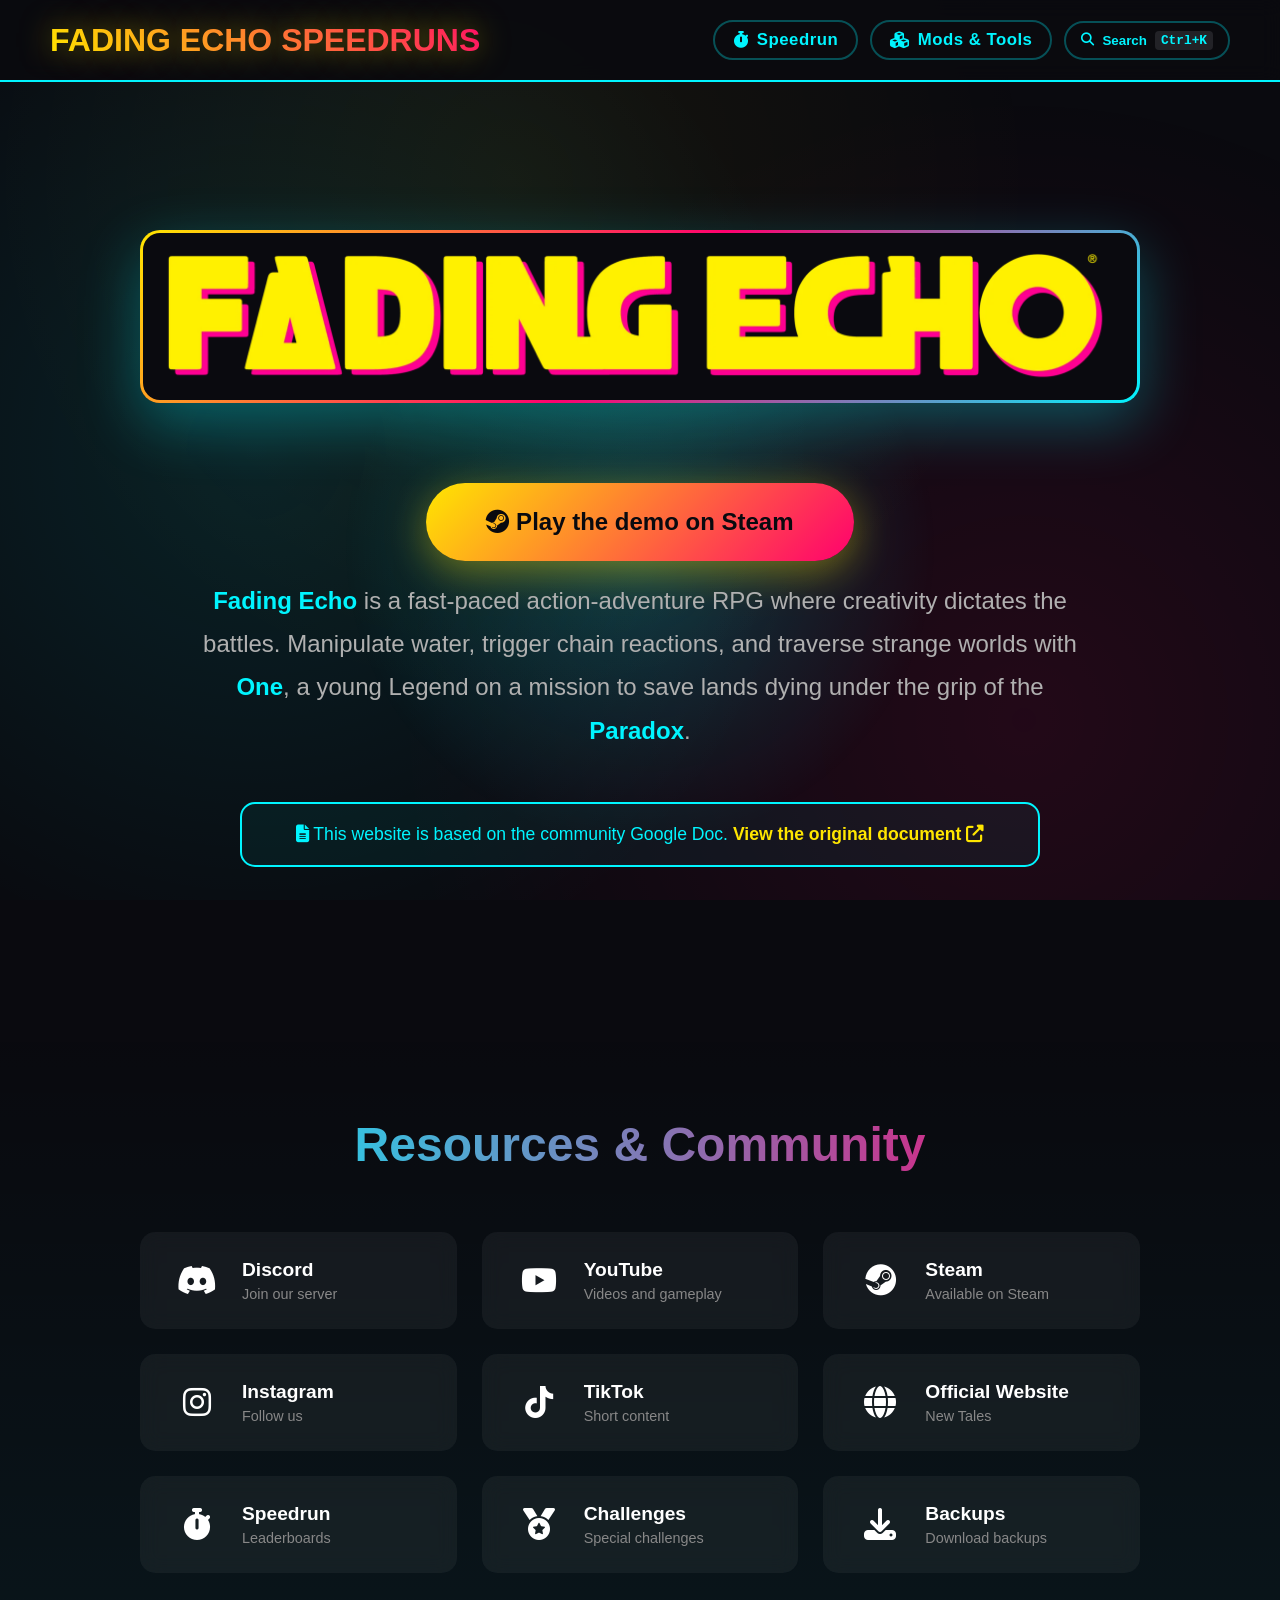
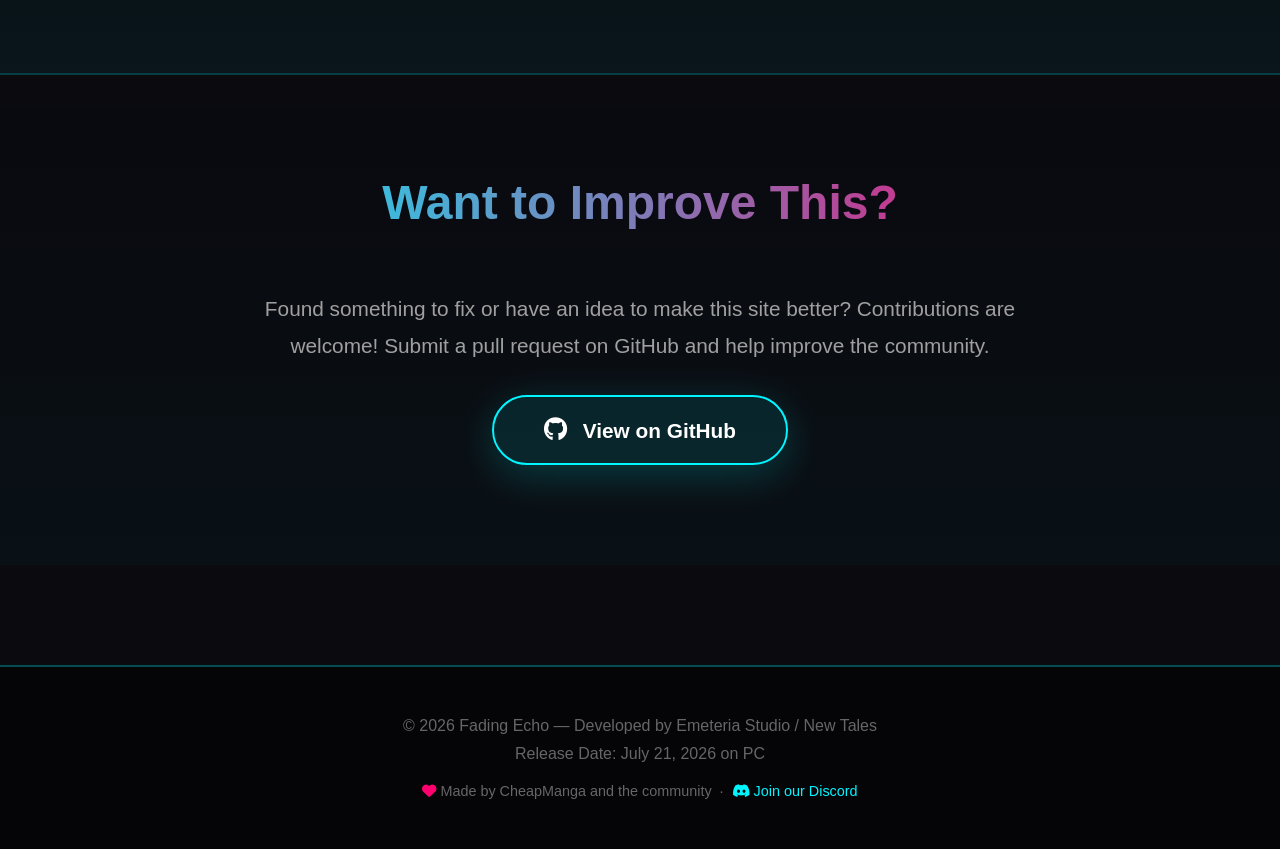
==== index.html @ a88d441a "Fusion External Tools dans la page Mods & Tools - mods.html : ajout section External Tools (LiveSpli" ====
﻿<!DOCTYPE html>
<html lang="en">
<head>
    <meta charset="UTF-8">
    <meta name="viewport" content="width=device-width, initial-scale=1.0">
    <meta http-equiv="Content-Security-Policy" content="default-src 'self'; script-src 'self'; style-src 'self' 'unsafe-inline' https://cdnjs.cloudflare.com https://fonts.googleapis.com; font-src https://fonts.gstatic.com https://cdnjs.cloudflare.com; img-src 'self' data:; frame-src https://www.youtube.com; connect-src 'self'; object-src 'none'; base-uri 'self'; form-action 'none'">
    <title>FadingUtilities</title>
    <meta name="description" content="FadingUtilities - Community resources for Fading Echo: speedrun techniques, glitches, mods and tools">
    <meta property="og:title" content="FadingUtilities">
    <meta property="og:description" content="Community resources for Fading Echo: speedrun, glitches, mods and tools">
    <meta property="og:image" content="https://cheapmanga.github.io/FadingUtilities/Images/FE-banner.jpg">
    <meta property="og:type" content="website">
    <meta property="og:url" content="https://cheapmanga.github.io/FadingUtilities/index.html">
    <link rel="canonical" href="https://cheapmanga.github.io/FadingUtilities/index.html">
    <meta name="theme-color" content="#00F5FF">
    <link rel="icon" type="image/png" href="Images/favicon.png">
    <link rel="manifest" href="manifest.json">
    <link rel="preconnect" href="https://fonts.googleapis.com">
    <link rel="preconnect" href="https://fonts.gstatic.com" crossorigin>
    <link href="https://fonts.googleapis.com/css2?family=Orbitron:wght@400;700;900&family=Rajdhani:wght@300;500;700&display=swap" rel="stylesheet">
    <link rel="stylesheet" href="https://cdnjs.cloudflare.com/ajax/libs/font-awesome/6.4.0/css/all.min.css" integrity="sha512-iecdLmaskl7CVkqkXNQ/ZH/XLlvWZOJyj7Yy7tcenmpD1ypASozpmT/E0iPtmFIB46ZmdtAc9eNBvH0H/ZpiBw==" crossorigin="anonymous" referrerpolicy="no-referrer">
    <link rel="stylesheet" href="style.css">
</head>
<body>
    <div class="bg-animation"></div>

    <header>
        <nav>
            <a href="index.html" class="logo">FADING ECHO SPEEDRUNS</a>
            <div class="nav-actions">
                <a href="speedrun.html" class="nav-btn"><i class="fas fa-stopwatch"></i><span>Speedrun</span></a>
                <a href="mods.html" class="nav-btn"><i class="fas fa-cubes"></i><span>Mods &amp; Tools</span></a>
                <button class="search-trigger" id="searchTrigger">
                    <i class="fas fa-search"></i>
                    <span class="search-text">Search</span>
                    <kbd class="search-kbd">Ctrl+K</kbd>
                </button>
            </div>
        </nav>
    </header>

    <!-- HERO SECTION -->
    <section class="hero" id="home">
        <div class="version"></div>
        <h1>
            <div class="game-banner">
                <img src="Images/FE-name.webp" alt="Fading Echo Banner" width="2000" height="336" fetchpriority="high">
            </div>
        </h1>
        <a href="https://store.steampowered.com/app/2467880/Fading_Echo/" target="_blank" rel="noopener noreferrer" class="cta-button">
            <i class="fab fa-steam"></i> Play the demo on Steam
        </a>
        <br>
        <br>
        <p class="hero-description">
            <strong>Fading Echo</strong> is a fast-paced action-adventure RPG where creativity dictates the battles.
            Manipulate water, trigger chain reactions, and traverse strange worlds with <strong>One</strong>,
            a young Legend on a mission to save lands dying under the grip of the <strong>Paradox</strong>.
        </p>
        <div style="background: rgba(0, 245, 255, 0.05); border: 2px solid var(--primary-cyan); border-radius: 15px; padding: 20px; max-width: 800px; margin: 0 auto 50px; text-align: center;">
            <p style="color: var(--primary-cyan); font-size: 1.1rem; margin: 0;">
                <i class="fas fa-file-alt"></i> This website is based on the community Google Doc.
                <a href="https://docs.google.com/document/d/1M-i1mLmX0Jkw_8NZJlRj5nv2QdE7_MJ_jspCigwSiqc/edit?tab=t.0" target="_blank" rel="noopener noreferrer" style="color: var(--primary-yellow); text-decoration: none; font-weight: 700;">
                    View the original document <i class="fas fa-external-link-alt"></i>
                </a>
            </p>
        </div>
    </section>

    <!-- SOCIAL SECTION -->
    <section class="social-section" id="social">
        <div class="social-container">
            <h2 class="section-title">Resources & Community</h2>
            <div class="social-grid">
                <a href="https://discord.gg/KnjSeWrRPv" target="_blank" rel="noopener noreferrer" class="social-link discord">
                    <i class="fab fa-discord"></i>
                    <div class="social-text"><h4>Discord</h4><p>Join our server</p></div>
                </a>
                <a href="https://www.youtube.com/@FadingEchoGame" target="_blank" rel="noopener noreferrer" class="social-link youtube">
                    <i class="fab fa-youtube"></i>
                    <div class="social-text"><h4>YouTube</h4><p>Videos and gameplay</p></div>
                </a>
                <a href="https://store.steampowered.com/app/2467880/Fading_Echo/" target="_blank" rel="noopener noreferrer" class="social-link steam">
                    <i class="fab fa-steam"></i>
                    <div class="social-text"><h4>Steam</h4><p>Available on Steam</p></div>
                </a>
                <a href="https://www.instagram.com/fadingechogame/" target="_blank" rel="noopener noreferrer" class="social-link instagram">
                    <i class="fab fa-instagram"></i>
                    <div class="social-text"><h4>Instagram</h4><p>Follow us</p></div>
                </a>
                <a href="https://www.tiktok.com/@fadingechogame" target="_blank" rel="noopener noreferrer" class="social-link tiktok">
                    <i class="fab fa-tiktok"></i>
                    <div class="social-text"><h4>TikTok</h4><p>Short content</p></div>
                </a>
                <a href="https://www.newtales.com/games/fading-echo/en-us" target="_blank" rel="noopener noreferrer" class="social-link website">
                    <i class="fas fa-globe"></i>
                    <div class="social-text"><h4>Official Website</h4><p>New Tales</p></div>
                </a>
                <a href="https://www.speedrun.com/Fading_Echo" target="_blank" rel="noopener noreferrer" class="social-link speedrun">
                    <i class="fas fa-stopwatch"></i>
                    <div class="social-text"><h4>Speedrun</h4><p>Leaderboards</p></div>
                </a>
                <a href="https://www.speedrun.com/challenges/jkyoj6p9" target="_blank" rel="noopener noreferrer" class="social-link speedrun">
                    <i class="fas fa-medal"></i>
                    <div class="social-text"><h4>Challenges</h4><p>Special challenges</p></div>
                </a>
                <a href="https://gofile.io/d/CVESBa" target="_blank" rel="noopener noreferrer" class="social-link backups">
                    <i class="fas fa-download"></i>
                    <div class="social-text"><h4>Backups</h4><p>Download backups</p></div>
                </a>
            </div>
        </div>
    </section>

    <!-- CONTRIBUTE SECTION -->
    <section class="contribute-section">
        <div class="contribute-container">
            <h2 class="section-title">Want to Improve This?</h2>
            <p style="font-size: 1.3rem; color: #a0a0a0; margin-bottom: 30px; max-width: 800px; margin-left: auto; margin-right: auto; line-height: 1.8;">
                Found something to fix or have an idea to make this site better?
                Contributions are welcome! Submit a pull request on GitHub and help improve the community.
            </p>
            <a href="https://github.com/cheapmanga/FadingUtilities" target="_blank" rel="noopener noreferrer" class="contribute-button">
                <i class="fab fa-github"></i> View on GitHub
            </a>
        </div>
    </section>

    <footer>
        <p>&copy; 2026 Fading Echo — Developed by Emeteria Studio / New Tales</p>
        <p>Release Date: July 21, 2026 on PC</p>
        <p style="margin-top: 20px; font-size: 0.9rem;"><i class="fas fa-heart" style="color: var(--primary-pink);"></i> Made by CheapManga and the community &nbsp;·&nbsp; <a href="https://discord.gg/KnjSeWrRPv" target="_blank" rel="noopener noreferrer" style="color: var(--primary-cyan); text-decoration: none;"><i class="fab fa-discord"></i> Join our Discord</a></p>
    </footer>

    <!-- SEARCH MODAL -->
    <div id="searchModal" class="search-modal" role="dialog" aria-label="Search">
        <div class="search-container">
            <div class="search-header">
                <i class="fas fa-search search-icon"></i>
                <input type="text" id="searchInput" placeholder="Search glitches, mods, tools..." autocomplete="off" aria-label="Search input">
                <kbd class="search-shortcut">ESC</kbd>
            </div>
            <div class="search-results" id="searchResults">
                <div class="search-empty">Start typing to search...</div>
            </div>
            <div class="search-footer">
                <span><kbd>↑</kbd> <kbd>↓</kbd> to navigate</span>
                <span><kbd>↵</kbd> to select</span>
                <span><kbd>ESC</kbd> to close</span>
            </div>
        </div>
    </div>

    <script src="search-data.js"></script>
    <script src="search.js"></script>
    <script src="site.js"></script>
</body>
</html>
---- style.css ----
/* ===== RESET & VARIABLES ===== */
* { margin: 0; padding: 0; box-sizing: border-box; }
:root {
    --primary-yellow: #FFE600;
    --primary-pink: #FF006E;
    --primary-cyan: #00F5FF;
    --dark-bg: #0a0a0f;
    --darker-bg: #050508;
    --discord-blurple: #5865F2;
    --youtube-red: #FF0000;
}

/* ===== SCROLLBAR ===== */
::-webkit-scrollbar { width: 6px; }
::-webkit-scrollbar-track { background: rgba(0, 0, 0, 0.1); }
::-webkit-scrollbar-thumb { background: var(--primary-cyan); border-radius: 3px; }
::-webkit-scrollbar-thumb:hover { background: var(--primary-pink); }

/* ===== BASE ===== */
body {
    font-family: 'Rajdhani', sans-serif;
    background: var(--dark-bg);
    color: white;
    overflow-x: hidden;
}

.bg-animation {
    position: fixed;
    top: 0;
    left: 0;
    width: 100%;
    height: 100%;
    z-index: -1;
    background: radial-gradient(circle at 20% 50%, rgba(0, 245, 255, 0.1) 0%, transparent 50%),
                radial-gradient(circle at 80% 80%, rgba(255, 0, 110, 0.1) 0%, transparent 50%),
                radial-gradient(circle at 40% 20%, rgba(255, 230, 0, 0.05) 0%, transparent 50%);
}

/* ===== HEADER & NAVIGATION ===== */
header {
    position: fixed;
    top: 0;
    width: 100%;
    padding: 20px 50px;
    background: rgba(10, 10, 15, 0.9);
    backdrop-filter: blur(10px);
    z-index: 1000;
    border-bottom: 2px solid var(--primary-cyan);
}

nav {
    display: flex;
    justify-content: space-between;
    align-items: center;
    max-width: 1400px;
    margin: 0 auto;
}

.logo {
    font-family: 'Orbitron', sans-serif;
    font-size: 2rem;
    font-weight: 900;
    background: linear-gradient(45deg, var(--primary-yellow), var(--primary-pink));
    -webkit-background-clip: text;
    -webkit-text-fill-color: transparent;
    background-clip: text;
    text-shadow: 0 0 30px rgba(255, 230, 0, 0.5);
    text-decoration: none;
    z-index: 1001;
}

/* ===== NAV ACTIONS (boutons d'accès direct) ===== */
.nav-actions {
    display: flex;
    align-items: center;
    gap: 12px;
    z-index: 1001;
}

.nav-btn {
    display: inline-flex;
    align-items: center;
    gap: 8px;
    padding: 8px 18px;
    border-radius: 20px;
    border: 2px solid rgba(0, 245, 255, 0.3);
    color: var(--primary-cyan);
    text-decoration: none;
    font-family: 'Rajdhani', sans-serif;
    font-weight: 700;
    font-size: 1.05rem;
    letter-spacing: 0.5px;
    transition: all 0.3s;
}

.nav-btn:hover {
    background: rgba(0, 245, 255, 0.1);
    border-color: var(--primary-cyan);
    box-shadow: 0 0 15px rgba(0, 245, 255, 0.25);
}

.nav-btn.active {
    background: rgba(0, 245, 255, 0.15);
    border-color: var(--primary-cyan);
    color: #fff;
}

/* dans le groupe d'actions, la recherche ne pousse plus vers un bouton à droite */
.nav-actions .search-trigger { margin-right: 0; }

/* ===== PAGE CONTAINER ===== */
.container {
    margin-top: 100px;
    padding: 50px;
    max-width: 1400px;
    margin-left: auto;
    margin-right: auto;
}

.page-title {
    font-family: 'Orbitron', sans-serif;
    font-size: 4rem;
    text-align: center;
    margin-bottom: 20px;
    background: linear-gradient(135deg, var(--primary-cyan), var(--primary-pink));
    -webkit-background-clip: text;
    -webkit-text-fill-color: transparent;
    background-clip: text;
    animation: glow 2s ease-in-out infinite alternate;
}

@keyframes glow {
    from { filter: drop-shadow(0 0 20px rgba(0, 245, 255, 0.6)); }
    to { filter: drop-shadow(0 0 40px rgba(255, 0, 110, 0.6)); }
}

.page-subtitle {
    text-align: center;
    font-size: 1.3rem;
    color: #a0a0a0;
    margin-bottom: 60px;
}

/* ===== CONTENT CARDS ===== */
.content-grid {
    display: grid;
    grid-template-columns: repeat(auto-fit, minmax(350px, 1fr));
    gap: 30px;
    margin-top: 40px;
    align-items: stretch;
}

.content-card {
    background: rgba(255, 255, 255, 0.03);
    border: 2px solid rgba(0, 245, 255, 0.3);
    border-radius: 20px;
    padding: 35px;
    transition: all 0.3s;
    backdrop-filter: blur(10px);
    height: 100%;
    display: flex;
    flex-direction: column;
}

.content-card:hover {
    transform: translateY(-5px);
    border-color: var(--primary-cyan);
    box-shadow: 0 10px 40px rgba(0, 245, 255, 0.3);
}

.content-card h3 {
    font-family: 'Orbitron', sans-serif;
    font-size: 1.5rem;
    color: var(--primary-yellow);
    margin-bottom: 15px;
    display: flex;
    align-items: center;
    gap: 10px;
    flex-wrap: wrap;
}

.content-card h3 .alt-names {
    font-size: 0.85rem;
    color: var(--primary-pink);
    font-weight: 300;
}

.glitch-link {
    display: inline-flex;
    align-items: center;
    justify-content: center;
    width: 32px;
    height: 32px;
    background: var(--discord-blurple);
    border-radius: 8px;
    color: white;
    text-decoration: none;
    margin-left: auto;
    transition: all 0.3s;
    font-size: 1.1rem;
}

.glitch-link:hover {
    transform: scale(1.1);
    box-shadow: 0 0 15px var(--discord-blurple);
}

.content-card h4 {
    font-family: 'Orbitron', sans-serif;
    font-size: 1.1rem;
    color: var(--primary-cyan);
    margin: 15px 0 10px;
}

.content-card p, .content-card li {
    color: #b0b0b0;
    line-height: 1.7;
    font-size: 1rem;
}

.content-card ul { list-style: none; padding-left: 0; }
.content-card li {
    padding-left: 25px;
    position: relative;
    margin-bottom: 8px;
}
.content-card li::before {
    content: '▹';
    position: absolute;
    left: 0;
    color: var(--primary-cyan);
}

.content-card .note {
    background: rgba(255, 230, 0, 0.1);
    border-left: 4px solid var(--primary-yellow);
    padding: 15px;
    margin-top: 15px;
    border-radius: 0 10px 10px 0;
}

.content-card .note strong { color: var(--primary-yellow); }

.content-card .warning {
    background: rgba(255, 0, 110, 0.1);
    border-left: 4px solid var(--primary-pink);
    padding: 15px;
    margin-top: 15px;
    border-radius: 0 10px 10px 0;
}

.content-card .warning strong { color: var(--primary-pink); }

.inline-link {
    color: var(--discord-blurple);
    text-decoration: none;
    font-weight: 700;
    border-bottom: 2px solid var(--discord-blurple);
    transition: all 0.3s;
}

.inline-link:hover {
    color: var(--primary-cyan);
    border-bottom-color: var(--primary-cyan);
    text-shadow: 0 0 10px var(--primary-cyan);
}

/* ===== COMMUNITY SECTION ===== */
.community-section {
    background: linear-gradient(135deg, rgba(88, 101, 242, 0.1), rgba(255, 0, 0, 0.1));
    border: 3px solid transparent;
    border-image: linear-gradient(135deg, var(--discord-blurple), var(--youtube-red)) 1;
    border-radius: 30px;
    padding: 50px;
    margin: 60px 0;
    text-align: center;
    backdrop-filter: blur(10px);
}

.community-section h2 {
    font-family: 'Orbitron', sans-serif;
    font-size: 2.5rem;
    margin-bottom: 20px;
    background: linear-gradient(135deg, var(--discord-blurple), var(--youtube-red));
    -webkit-background-clip: text;
    -webkit-text-fill-color: transparent;
    background-clip: text;
}

.community-section p {
    font-size: 1.2rem;
    color: #aaa;
    margin-bottom: 30px;
    line-height: 1.8;
}

.community-buttons {
    display: flex;
    gap: 20px;
    justify-content: center;
    flex-wrap: wrap;
    margin-top: 30px;
}

.community-btn {
    display: inline-flex;
    align-items: center;
    gap: 12px;
    padding: 18px 35px;
    border-radius: 30px;
    text-decoration: none;
    font-weight: 700;
    font-size: 1.1rem;
    transition: all 0.3s;
    border: 2px solid transparent;
}

.community-btn.discord { background: var(--discord-blurple); color: white; }
.community-btn.discord:hover {
    transform: translateY(-5px);
    box-shadow: 0 10px 30px rgba(88, 101, 242, 0.5);
    border-color: var(--primary-cyan);
}

.community-btn.youtube { background: var(--youtube-red); color: white; }
.community-btn.youtube:hover {
    transform: translateY(-5px);
    box-shadow: 0 10px 30px rgba(255, 0, 0, 0.5);
    border-color: var(--primary-cyan);
}

/* ===== BUTTONS ===== */
.download-btn {
    display: inline-flex;
    align-items: center;
    gap: 10px;
    padding: 14px 30px;
    background: linear-gradient(135deg, var(--primary-yellow), var(--primary-pink));
    color: var(--dark-bg);
    text-decoration: none;
    border-radius: 25px;
    font-weight: 700;
    font-size: 1.05rem;
    transition: all 0.3s;
    margin-right: 15px;
    margin-top: 10px;
}

.download-btn:hover {
    transform: translateY(-3px);
    box-shadow: 0 10px 30px rgba(255, 230, 0, 0.4);
}

.secondary-btn {
    display: inline-flex;
    align-items: center;
    gap: 10px;
    padding: 14px 30px;
    background: rgba(0, 245, 255, 0.1);
    color: var(--primary-cyan);
    text-decoration: none;
    border-radius: 25px;
    font-weight: 700;
    font-size: 1.05rem;
    transition: all 0.3s;
    border: 2px solid var(--primary-cyan);
    margin-top: 10px;
}

.secondary-btn:hover {
    background: var(--primary-cyan);
    color: var(--dark-bg);
    transform: translateY(-3px);
}

.back-btn {
    display: inline-flex;
    align-items: center;
    gap: 10px;
    padding: 15px 30px;
    background: rgba(0, 245, 255, 0.1);
    border: 2px solid var(--primary-cyan);
    color: var(--primary-cyan);
    text-decoration: none;
    border-radius: 30px;
    font-weight: 600;
    margin-bottom: 40px;
    transition: all 0.3s;
}

.back-btn:hover {
    background: var(--primary-cyan);
    color: var(--dark-bg);
    transform: translateX(-5px);
}

/* ===== FOOTER ===== */
footer {
    padding: 40px;
    text-align: center;
    background: var(--darker-bg);
    border-top: 2px solid rgba(0, 245, 255, 0.3);
    color: #666;
    margin-top: 100px;
}

footer p { margin: 10px 0; }

/* ===== ANIMATIONS ===== */
.water-particle {
    position: fixed;
    background: var(--primary-cyan);
    border-radius: 50%;
    pointer-events: none;
    animation: fall linear infinite;
    opacity: 0.3;
}

@keyframes fall { to { transform: translateY(100vh); } }

/* ===== SEARCH MODAL ===== */
.search-modal {
    position: fixed;
    top: 0;
    left: 0;
    width: 100%;
    height: 100%;
    background: rgba(5, 5, 8, 0.85);
    backdrop-filter: blur(10px);
    z-index: 2000;
    display: none;
    align-items: flex-start;
    justify-content: center;
    padding-top: 15vh;
    opacity: 0;
    transition: opacity 0.2s ease;
}

.search-modal.active { display: flex; opacity: 1; }

.search-container {
    background: var(--dark-bg);
    border: 2px solid var(--primary-cyan);
    border-radius: 20px;
    width: 90%;
    max-width: 600px;
    box-shadow: 0 20px 60px rgba(0, 245, 255, 0.2);
    overflow: hidden;
    transform: translateY(-20px);
    transition: transform 0.2s ease;
}

.search-modal.active .search-container { transform: translateY(0); }

.search-header {
    display: flex;
    align-items: center;
    padding: 20px;
    border-bottom: 1px solid rgba(0, 245, 255, 0.2);
}

.search-icon { color: var(--primary-cyan); font-size: 1.2rem; margin-right: 15px; }

#searchInput {
    flex: 1;
    background: transparent;
    border: none;
    color: white;
    font-size: 1.2rem;
    font-family: 'Rajdhani', sans-serif;
    outline: none;
}

#searchInput::placeholder { color: #666; }

.search-shortcut {
    background: rgba(255, 255, 255, 0.1);
    padding: 4px 8px;
    border-radius: 6px;
    font-size: 0.8rem;
    color: #888;
    font-family: 'Orbitron', sans-serif;
}

.search-results { max-height: 400px; overflow-y: auto; padding: 10px; }

.search-result-item {
    display: flex;
    align-items: center;
    padding: 15px;
    border-radius: 10px;
    cursor: pointer;
    transition: all 0.2s;
    text-decoration: none;
    color: white;
}

.search-result-item:hover, .search-result-item.selected {
    background: rgba(0, 245, 255, 0.1);
    border-left: 3px solid var(--primary-cyan);
}

.search-result-icon {
    width: 40px;
    height: 40px;
    background: rgba(255, 255, 255, 0.05);
    border-radius: 10px;
    display: flex;
    align-items: center;
    justify-content: center;
    margin-right: 15px;
    color: var(--primary-yellow);
    font-size: 1.2rem;
}

.search-result-content { flex: 1; }

.search-result-title {
    font-family: 'Orbitron', sans-serif;
    font-size: 1rem;
    margin-bottom: 4px;
}

.search-result-desc { font-size: 0.85rem; color: #888; }

.search-result-category {
    font-size: 0.75rem;
    padding: 3px 8px;
    border-radius: 12px;
    background: rgba(255, 0, 110, 0.2);
    color: var(--primary-pink);
    font-family: 'Orbitron', sans-serif;
}

.search-empty { text-align: center; padding: 40px; color: #666; font-size: 1rem; }

.search-footer {
    padding: 15px 20px;
    border-top: 1px solid rgba(0, 245, 255, 0.2);
    display: flex;
    gap: 20px;
    font-size: 0.8rem;
    color: #666;
}

.search-footer kbd {
    background: rgba(255, 255, 255, 0.1);
    padding: 2px 6px;
    border-radius: 4px;
    margin-right: 4px;
    font-family: 'Orbitron', sans-serif;
}

.search-trigger {
    background: transparent;
    border: 2px solid rgba(0, 245, 255, 0.3);
    color: var(--primary-cyan);
    padding: 8px 15px;
    border-radius: 20px;
    cursor: pointer;
    display: flex;
    align-items: center;
    gap: 8px;
    font-family: 'Rajdhani', sans-serif;
    font-weight: 600;
    transition: all 0.3s;
    margin-right: 20px;
}

.search-trigger:hover {
    background: rgba(0, 245, 255, 0.1);
    border-color: var(--primary-cyan);
}

.search-trigger kbd {
    background: rgba(255, 255, 255, 0.1);
    padding: 2px 6px;
    border-radius: 4px;
    font-size: 0.8rem;
}

/* ===== SECTION TITLE ===== */
.section-title {
    font-family: 'Orbitron', sans-serif;
    font-size: 3rem;
    text-align: center;
    margin-bottom: 60px;
    background: linear-gradient(90deg, var(--primary-cyan), var(--primary-pink));
    -webkit-background-clip: text;
    -webkit-text-fill-color: transparent;
    background-clip: text;
}

/* ===== CONTRIBUTE SECTION ===== */
.contribute-section {
    padding: 100px 50px;
    text-align: center;
    background: linear-gradient(180deg, transparent, rgba(0, 245, 255, 0.03));
    border-top: 2px solid rgba(0, 245, 255, 0.2);
}

.contribute-container { max-width: 1000px; margin: 0 auto; }

.contribute-button {
    display: inline-block;
    padding: 20px 50px;
    font-family: 'Orbitron', sans-serif;
    font-size: 1.3rem;
    font-weight: 700;
    color: white;
    background: rgba(0, 245, 255, 0.1);
    text-decoration: none;
    border-radius: 50px;
    transition: all 0.3s;
    border: 2px solid var(--primary-cyan);
    box-shadow: 0 10px 40px rgba(0, 245, 255, 0.2);
}

.contribute-button:hover {
    transform: translateY(-5px) scale(1.05);
    background: rgba(0, 245, 255, 0.2);
    box-shadow: 0 15px 60px rgba(0, 245, 255, 0.4);
    border-color: var(--primary-pink);
}

.contribute-button i {
    margin-right: 10px;
    font-size: 1.5rem;
}

/* ===== SPEEDRUN PAGE ===== */
.sections-selector {
    display: grid;
    grid-template-columns: repeat(auto-fit, minmax(400px, 1fr));
    gap: 40px;
    margin-bottom: 60px;
}

.section-card {
    background: linear-gradient(135deg, rgba(0, 245, 255, 0.1), rgba(255, 0, 110, 0.1));
    border: 3px solid transparent;
    border-radius: 30px;
    padding: 60px 40px;
    text-align: center;
    cursor: pointer;
    transition: all 0.4s cubic-bezier(0.175, 0.885, 0.32, 1.275);
    backdrop-filter: blur(10px);
    position: relative;
    overflow: hidden;
}

.section-card::before {
    content: '';
    position: absolute;
    top: 0;
    left: 0;
    width: 100%;
    height: 100%;
    background: linear-gradient(135deg, var(--primary-cyan), var(--primary-pink));
    opacity: 0;
    transition: opacity 0.3s;
    z-index: -1;
}

.section-card:hover::before { opacity: 0.1; }

.section-card:hover {
    transform: translateY(-10px) scale(1.02);
    border-color: var(--primary-cyan);
    box-shadow: 0 20px 60px rgba(0, 245, 255, 0.4);
}

.section-card.active {
    border-color: var(--primary-pink);
    box-shadow: 0 20px 60px rgba(255, 0, 110, 0.5);
}

.section-card i {
    font-size: 5rem;
    margin-bottom: 20px;
    background: linear-gradient(135deg, var(--primary-yellow), var(--primary-cyan));
    -webkit-background-clip: text;
    -webkit-text-fill-color: transparent;
    background-clip: text;
}

.section-card h2 {
    font-family: 'Orbitron', sans-serif;
    font-size: 2.5rem;
    margin-bottom: 15px;
    color: white;
}

.section-card p { font-size: 1.2rem; color: #aaa; }

.content-section { display: none; animation: fadeIn 0.5s ease-in-out; }
.content-section.active { display: block; }

@keyframes fadeIn {
    from { opacity: 0; transform: translateY(20px); }
    to { opacity: 1; transform: translateY(0); }
}

.tool-card {
    background: linear-gradient(135deg, rgba(0, 245, 255, 0.05), rgba(255, 0, 110, 0.05));
    border: 2px solid var(--primary-cyan);
    border-radius: 20px;
    padding: 40px;
    margin-bottom: 30px;
    transition: all 0.3s;
}

.tool-card:hover {
    transform: translateX(10px);
    box-shadow: 0 10px 40px rgba(0, 245, 255, 0.3);
}

.tool-card h3 {
    font-family: 'Orbitron', sans-serif;
    font-size: 2rem;
    color: var(--primary-cyan);
    margin-bottom: 20px;
    display: flex;
    align-items: center;
    gap: 15px;
}

.tool-card a { color: var(--primary-yellow); text-decoration: none; transition: all 0.3s; }
.tool-card a:hover { text-shadow: 0 0 10px var(--primary-yellow); }

/* ===== MODS PAGE ===== */
.mods-grid {
    display: grid;
    grid-template-columns: repeat(auto-fit, minmax(400px, 1fr));
    gap: 40px;
    margin-bottom: 60px;
}

.mod-card {
    background: linear-gradient(135deg, rgba(0, 245, 255, 0.05), rgba(255, 0, 110, 0.05));
    border: 2px solid rgba(0, 245, 255, 0.3);
    border-radius: 25px;
    padding: 40px;
    transition: all 0.4s cubic-bezier(0.175, 0.885, 0.32, 1.275);
    backdrop-filter: blur(10px);
    position: relative;
    overflow: hidden;
}

.mod-card::before {
    content: '';
    position: absolute;
    top: 0;
    left: 0;
    width: 100%;
    height: 4px;
    background: linear-gradient(90deg, var(--primary-cyan), var(--primary-pink));
    transform: scaleX(0);
    transform-origin: left;
    transition: transform 0.4s;
}

.mod-card:hover::before { transform: scaleX(1); }

.mod-card:hover {
    transform: translateY(-10px);
    border-color: var(--primary-cyan);
    box-shadow: 0 20px 60px rgba(0, 245, 255, 0.3);
}

.mod-icon {
    width: 80px;
    height: 80px;
    background: linear-gradient(135deg, var(--primary-cyan), var(--primary-pink));
    border-radius: 20px;
    display: flex;
    align-items: center;
    justify-content: center;
    font-size: 2.5rem;
    color: white;
    margin-bottom: 25px;
    box-shadow: 0 10px 30px rgba(0, 245, 255, 0.3);
}

.mod-card h2 {
    font-family: 'Orbitron', sans-serif;
    font-size: 2rem;
    color: white;
    margin-bottom: 10px;
}

.mod-version {
    display: inline-block;
    background: rgba(255, 230, 0, 0.2);
    color: var(--primary-yellow);
    padding: 5px 15px;
    border-radius: 15px;
    font-size: 0.85rem;
    font-weight: 700;
    margin-bottom: 20px;
    border: 1px solid var(--primary-yellow);
}

.mod-card p {
    color: #b0b0b0;
    line-height: 1.7;
    font-size: 1.05rem;
    margin-bottom: 20px;
}

.mod-card h3 {
    font-family: 'Orbitron', sans-serif;
    font-size: 1.2rem;
    color: var(--primary-cyan);
    margin: 25px 0 15px;
    display: flex;
    align-items: center;
    gap: 10px;
}

.mod-card ul { list-style: none; padding-left: 0; margin-bottom: 20px; }

.mod-card li {
    padding-left: 30px;
    position: relative;
    margin-bottom: 10px;
    color: #b0b0b0;
    line-height: 1.6;
}

.mod-card li::before {
    content: '▹';
    position: absolute;
    left: 0;
    color: var(--primary-cyan);
    font-weight: bold;
    font-size: 1.2rem;
}

.mod-card li code {
    background: rgba(0, 245, 255, 0.1);
    color: var(--primary-cyan);
    padding: 2px 8px;
    border-radius: 5px;
    font-family: 'Courier New', monospace;
    font-size: 0.95rem;
    border: 1px solid rgba(0, 245, 255, 0.3);
}

.mod-card .note {
    background: rgba(255, 230, 0, 0.1);
    border-left: 4px solid var(--primary-yellow);
    padding: 15px;
    margin: 20px 0;
    border-radius: 0 10px 10px 0;
}

.mod-card .note strong { color: var(--primary-yellow); }

.mod-card .warning {
    background: rgba(255, 0, 110, 0.1);
    border-left: 4px solid var(--primary-pink);
    padding: 15px;
    margin: 20px 0;
    border-radius: 0 10px 10px 0;
}

.mod-card .warning strong { color: var(--primary-pink); }

/* ===== INDEX PAGE ===== */
.hero {
    margin-top: 80px;
    padding: 100px 50px;
    text-align: center;
    position: relative;
    overflow: hidden;
}

.hero::before {
    content: '';
    position: absolute;
    top: 50%;
    left: 50%;
    transform: translate(-50%, -50%);
    width: 600px;
    height: 600px;
    background: radial-gradient(circle, rgba(0, 245, 255, 0.2) 0%, transparent 70%);
    animation: pulse 4s ease-in-out infinite;
    z-index: -1;
}

@keyframes pulse {
    0%, 100% { transform: translate(-50%, -50%) scale(1); opacity: 0.5; }
    50% { transform: translate(-50%, -50%) scale(1.2); opacity: 0.8; }
}

.version {
    font-family: 'Orbitron', sans-serif;
    font-size: 1.2rem;
    color: var(--primary-cyan);
    margin-bottom: 20px;
    letter-spacing: 3px;
}

.hero h1 {
    font-family: 'Orbitron', sans-serif;
    font-size: 6rem;
    font-weight: 900;
    margin-bottom: 30px;
    background: linear-gradient(135deg, var(--primary-yellow) 0%, var(--primary-pink) 100%);
    -webkit-background-clip: text;
    -webkit-text-fill-color: transparent;
    background-clip: text;
    text-transform: uppercase;
    letter-spacing: 10px;
    animation: glow 2s ease-in-out infinite alternate;
    position: relative;
}

.hero-description {
    font-size: 1.5rem;
    max-width: 900px;
    margin: 0 auto 50px;
    line-height: 1.8;
    color: #b0b0b0;
    font-weight: 300;
}

.hero-description strong { color: var(--primary-cyan); font-weight: 700; }

.game-banner {
    max-width: 1000px;
    margin: 50px auto;
    border-radius: 20px;
    overflow: hidden;
    box-shadow: 0 20px 60px rgba(0, 245, 255, 0.3);
    border: 3px solid transparent;
    background: linear-gradient(var(--dark-bg), var(--dark-bg)) padding-box,
                linear-gradient(135deg, var(--primary-yellow), var(--primary-pink), var(--primary-cyan)) border-box;
}

.game-banner img { width: 100%; height: auto; display: block; }

.features { padding: 100px 50px; max-width: 1400px; margin: 0 auto; }

.features-grid {
    display: grid;
    grid-template-columns: repeat(auto-fit, minmax(300px, 1fr));
    gap: 40px;
}

.feature-card {
    background: rgba(255, 255, 255, 0.03);
    border: 2px solid rgba(0, 245, 255, 0.3);
    border-radius: 20px;
    padding: 40px;
    text-align: center;
    transition: all 0.3s;
    backdrop-filter: blur(10px);
}

.feature-card:hover {
    transform: translateY(-10px);
    border-color: var(--primary-cyan);
    box-shadow: 0 10px 40px rgba(0, 245, 255, 0.4);
}

.feature-icon { font-size: 3rem; margin-bottom: 20px; color: var(--primary-yellow); }

.feature-card h3 {
    font-family: 'Orbitron', sans-serif;
    font-size: 1.5rem;
    margin-bottom: 15px;
    color: var(--primary-cyan);
}

.feature-card p { color: #888; line-height: 1.6; }

.social-section {
    padding: 100px 50px;
    background: linear-gradient(180deg, transparent, rgba(0, 245, 255, 0.05));
}

.social-container { max-width: 1000px; margin: 0 auto; }

.social-grid {
    display: grid;
    grid-template-columns: repeat(auto-fit, minmax(250px, 1fr));
    gap: 25px;
    margin-top: 50px;
}

.social-link {
    display: flex;
    align-items: center;
    gap: 20px;
    padding: 25px 30px;
    background: rgba(255, 255, 255, 0.05);
    border-radius: 15px;
    text-decoration: none;
    color: white;
    transition: all 0.3s;
    border: 2px solid transparent;
    backdrop-filter: blur(10px);
}

.social-link:hover {
    transform: translateX(10px);
    border-color: var(--primary-cyan);
    background: rgba(0, 245, 255, 0.1);
    box-shadow: 0 5px 30px rgba(0, 245, 255, 0.3);
}

.social-link i { font-size: 2rem; width: 50px; text-align: center; }

.social-link.discord:hover i { color: #5865F2; }
.social-link.youtube:hover i { color: #FF0000; }
.social-link.steam:hover i { color: #1b2838; }
.social-link.instagram:hover i { color: #E4405F; }
.social-link.tiktok:hover i { color: #00f2ea; }
.social-link.website:hover i { color: var(--primary-yellow); }
.social-link.speedrun:hover i { color: var(--primary-pink); }
.social-link.backups:hover i { color: #4CAF50; }

.social-text { flex: 1; }

.social-text h4 {
    font-family: 'Orbitron', sans-serif;
    font-size: 1.2rem;
    margin-bottom: 5px;
}

.social-text p { font-size: 0.9rem; color: #888; }

.cta-section {
    padding: 100px 50px;
    text-align: center;
    background: radial-gradient(circle at center, rgba(255, 0, 110, 0.1) 0%, transparent 70%);
}

.cta-button {
    display: inline-block;
    padding: 25px 60px;
    font-family: 'Orbitron', sans-serif;
    font-size: 1.5rem;
    font-weight: 700;
    color: var(--dark-bg);
    background: linear-gradient(135deg, var(--primary-yellow), var(--primary-pink));
    text-decoration: none;
    border-radius: 50px;
    margin-top: 30px;
    transition: all 0.3s;
    box-shadow: 0 10px 40px rgba(255, 230, 0, 0.4);
    border: none;
    cursor: pointer;
}

.cta-button:hover {
    transform: translateY(-5px) scale(1.05);
    box-shadow: 0 15px 60px rgba(255, 0, 110, 0.6);
}

/* ===== 404 PAGE ===== */
.error-container {
    margin-top: 150px;
    padding: 50px;
    text-align: center;
    max-width: 800px;
    margin-left: auto;
    margin-right: auto;
}

.error-code {
    font-family: 'Orbitron', sans-serif;
    font-size: 10rem;
    font-weight: 900;
    background: linear-gradient(135deg, var(--primary-yellow), var(--primary-pink));
    -webkit-background-clip: text;
    -webkit-text-fill-color: transparent;
    background-clip: text;
    margin-bottom: 20px;
}

.error-message {
    font-size: 2rem;
    color: #a0a0a0;
    margin-bottom: 40px;
}

/* ===== RESPONSIVE ===== */
@media (max-width: 768px) {
    .hero h1 { font-size: 3rem; }
    .hero-description { font-size: 1.2rem; }
    header { padding: 15px 25px; }
    .hero, .features, .social-section, .cta-section { padding: 60px 20px; }
    .page-title { font-size: 2.5rem; }
    .sections-selector { grid-template-columns: 1fr; }
    .content-grid { grid-template-columns: 1fr; }
    .container { padding: 30px 20px; }
    .content-card h3 { flex-direction: column; align-items: flex-start; }
    .glitch-link { margin-left: 0; margin-top: 10px; }
    .community-section { padding: 30px 20px; }
    .community-buttons { flex-direction: column; }
    .mods-grid { grid-template-columns: 1fr; }
    .search-trigger span { display: none; }
    .search-trigger { padding: 8px; margin-right: 10px; }
    .nav-actions { gap: 8px; }
    .nav-btn { padding: 8px 12px; font-size: 0.95rem; }
    .contribute-section { padding: 60px 20px; }
    .contribute-button { padding: 15px 35px; font-size: 1.1rem; }
    .error-code { font-size: 6rem; }
    .error-message { font-size: 1.5rem; }
}

/* ===== MOBILE OPTIMIZATIONS ===== */
@media (max-width: 768px) {
    /* Header */
    header {
        padding: 15px 20px;
    }
    
    .logo {
        font-size: 1.5rem;
    }
    
    /* Search button - Hide text and shortcut on mobile */
    .search-trigger {
        padding: 10px;
        margin-right: 10px;
    }
    
    .search-text {
        display: none;
    }
    
    .search-kbd {
        display: none;
    }
    
    /* Hero section */
    .hero {
        margin-top: 70px;
        padding: 40px 20px;
    }
    
    .hero h1 {
        font-size: 2.5rem;
        letter-spacing: 5px;
    }
    
    .hero-description {
        font-size: 1.1rem;
        line-height: 1.6;
    }
    
    /* Page titles */
    .page-title {
        font-size: 2rem;
        margin-bottom: 15px;
    }
    
    .page-subtitle {
        font-size: 1rem;
        padding: 0 10px;
    }
    
    /* Section titles */
    .section-title {
        font-size: 1.8rem;
        margin-bottom: 30px;
    }
    
    /* Cards */
    .feature-card,
    .content-card,
    .mod-card,
    .tool-card {
        padding: 25px 20px;
    }
    
    .feature-card h3,
    .content-card h3 {
        font-size: 1.2rem;
    }
    
    /* Buttons */
    .contribute-button,
    .cta-button,
    .download-btn {
        padding: 15px 30px;
        font-size: 1rem;
        display: inline-block;
        width: auto;
        max-width: 90%;
        word-wrap: break-word;
    }
    
    /* Social links */
    .social-link {
        padding: 15px 20px;
    }
    
    .social-text h4 {
        font-size: 1rem;
    }
    
    .social-text p {
        font-size: 0.85rem;
    }
    
    /* Community buttons */
    .community-btn {
        padding: 12px 25px;
        font-size: 1rem;
        width: 100%;
        justify-content: center;
    }
    
    /* Search modal */
    .search-container {
        width: 95%;
        margin: 0 10px;
    }
    
    #searchInput {
        font-size: 1rem; /* Prevents zoom on iOS */
    }
    
    /* Fix text overflow */
    body {
        overflow-x: hidden;
        width: 100%;
    }
    
    .container {
        padding: 30px 15px;
        width: 100%;
        max-width: 100%;
    }
    
    /* Grid adjustments */
    .features-grid,
    .content-grid,
    .mods-grid,
    .social-grid {
        grid-template-columns: 1fr;
        gap: 20px;
    }
    
    /* Sections selector */
    .sections-selector {
        grid-template-columns: 1fr;
        gap: 20px;
    }
    
    .section-card {
        padding: 30px 20px;
    }
    
    .section-card i {
        font-size: 3rem;
    }
    
    .section-card h2 {
        font-size: 1.8rem;
    }
    
    /* Footer */
    footer {
        padding: 30px 20px;
        font-size: 0.9rem;
    }
    
    /* Contribute section */
    .contribute-section {
        padding: 60px 20px;
    }
    
    .contribute-container p {
        font-size: 1rem;
        padding: 0 10px;
    }
    
    /* Game banner */
    .game-banner {
        margin: 30px auto;
    }
    
    /* Fix long words/links */
    a, p, h1, h2, h3, h4 {
        word-wrap: break-word;
        overflow-wrap: break-word;
        hyphens: auto;
    }
}

/* Extra small devices */
@media (max-width: 480px) {
    .hero h1 {
        font-size: 2rem;
    }
    
    .page-title {
        font-size: 1.5rem;
    }
    
    .logo {
        font-size: 1.2rem;
    }
    
    .feature-icon {
        font-size: 2rem;
    }
    
    .mod-icon {
        width: 60px;
        height: 60px;
        font-size: 1.8rem;
    }

    /* Boutons de nav : icône seule pour gagner de la place */
    .nav-btn span { display: none; }
    .nav-btn { padding: 10px; }
}

/* ===== GLITCH CARD YOUTUBE HOVER PREVIEW ===== */
.content-card.has-video-preview {
    cursor: pointer;
    transition: box-shadow 0.4s ease, border-color 0.4s ease, transform 0.4s ease;
}

.content-card.has-video-preview:hover {
    border-color: var(--primary-cyan);
    box-shadow: 0 10px 40px rgba(0, 245, 255, 0.25);
}

.glitch-video-wrapper {
    display: grid;
    grid-template-rows: 0fr;
    transition: grid-template-rows 0.45s cubic-bezier(0.4, 0, 0.2, 1),
                margin-top 0.45s cubic-bezier(0.4, 0, 0.2, 1),
                opacity 0.35s ease;
    opacity: 0;
    margin-top: 0;
}

.glitch-video-inner {
    overflow: hidden;
    min-height: 0;
}

.glitch-video-frame {
    position: relative;
    width: 100%;
    aspect-ratio: 16 / 9;
    border-radius: 12px;
    overflow: hidden;
    background: #000;
    border: 1px solid rgba(0, 245, 255, 0.3);
    box-shadow: 0 8px 30px rgba(0, 0, 0, 0.5);
}

.glitch-video-frame iframe {
    position: absolute;
    inset: 0;
    width: 100%;
    height: 100%;
    border: 0;
    display: block;
}

.content-card.has-video-preview:hover .glitch-video-wrapper,
.content-card.has-video-preview:focus-within .glitch-video-wrapper {
    grid-template-rows: 1fr;
    margin-top: 20px;
    opacity: 1;
}

@media (prefers-reduced-motion: reduce) {
    .glitch-video-wrapper { transition: none; }
}

/* ===== MOBILE: VIDEOS TOUJOURS VISIBLES ===== */
@media (max-width: 768px) {
    .glitch-video-wrapper {
        grid-template-rows: 1fr !important;
        opacity: 1 !important;
        margin-top: 20px !important;
    }
    
    .content-card.has-video-preview {
        cursor: default;
    }
}

/* ===== VIDEO TOUJOURS VISIBLE (hover_video: false) ===== */
.content-card.has-video-always .glitch-video-wrapper {
    grid-template-rows: 1fr !important;
    opacity: 1 !important;
    margin-top: 20px !important;
}

.content-card.has-video-always {
    cursor: default;
}
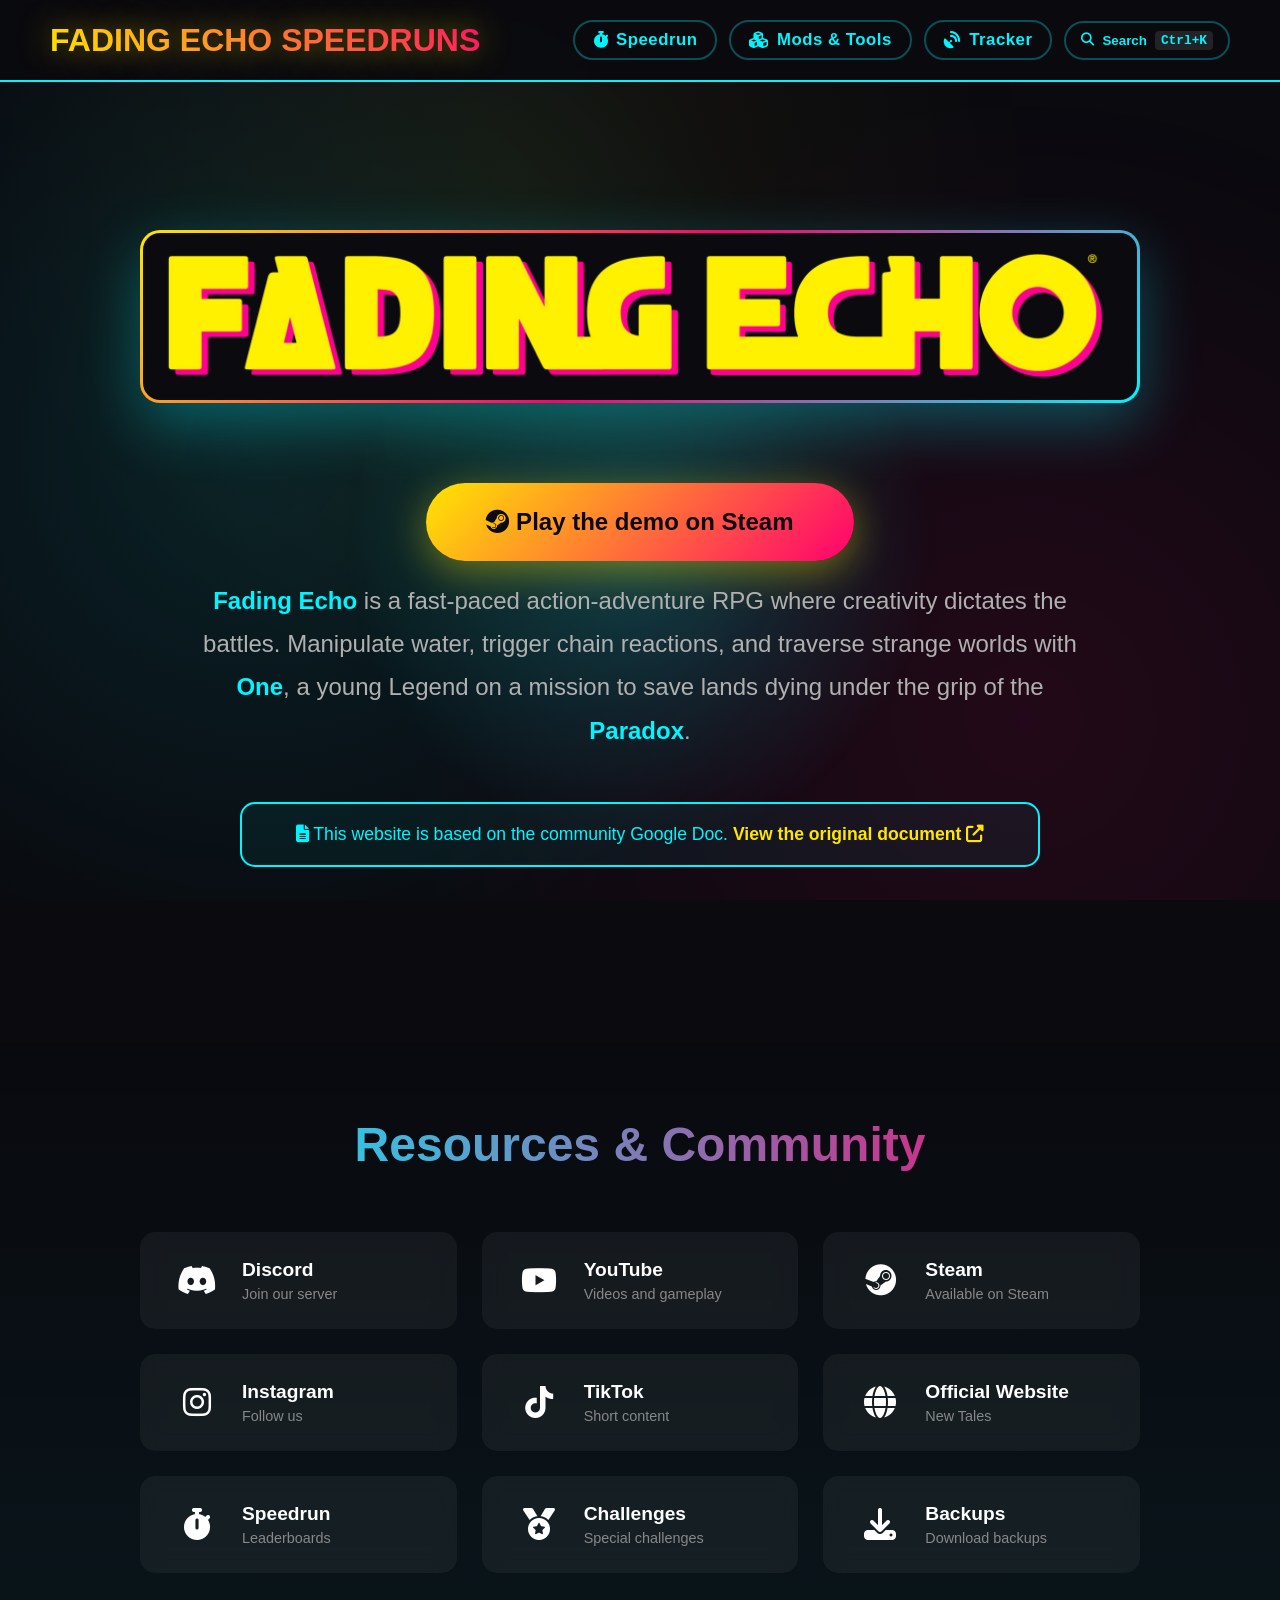
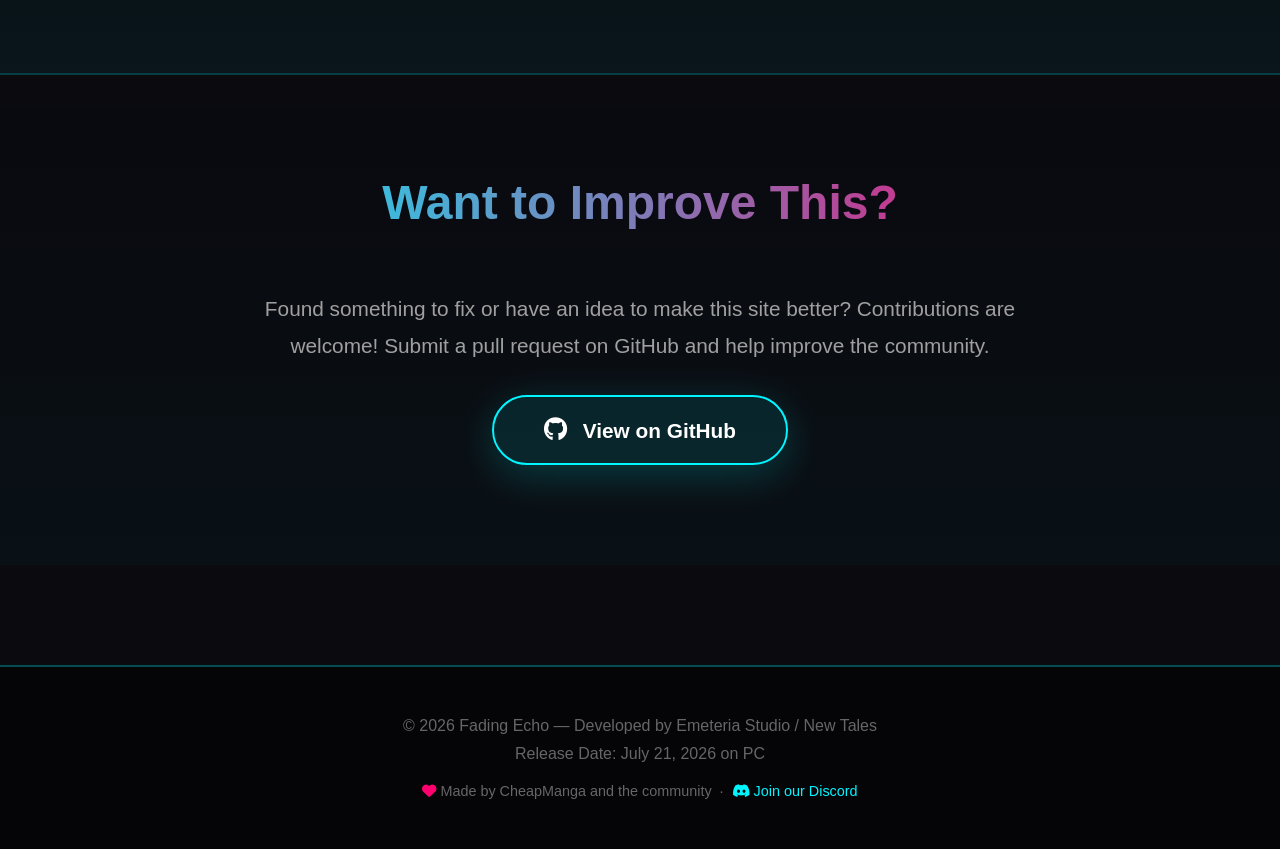
==== commit 07814566: "Tracker : historique des updates Steam de Fading Echo Page tracker.html facon SteamDB : timeline des" ====
--- a/index.html
+++ b/index.html
@@ -29,7 +29,8 @@
             <a href="index.html" class="logo">FADING ECHO SPEEDRUNS</a>
             <div class="nav-actions">
                 <a href="speedrun.html" class="nav-btn"><i class="fas fa-stopwatch"></i><span>Speedrun</span></a>
-                <a href="mods.html" class="nav-btn"><i class="fas fa-cubes"></i><span>Mods &amp; Tools</span></a>
+                <a href="mods-tools.html" class="nav-btn"><i class="fas fa-cubes"></i><span>Mods &amp; Tools</span></a>
+                <a href="tracker.html" class="nav-btn"><i class="fas fa-satellite-dish"></i><span>Tracker</span></a>
                 <button class="search-trigger" id="searchTrigger">
                     <i class="fas fa-search"></i>
                     <span class="search-text">Search</span>
@@ -41,7 +42,6 @@
 
     <!-- HERO SECTION -->
     <section class="hero" id="home">
-        <div class="version"></div>
         <h1>
             <div class="game-banner">
                 <img src="Images/FE-name.webp" alt="Fading Echo Banner" width="2000" height="336" fetchpriority="high">
@@ -144,8 +144,6 @@
                 <div class="search-empty">Start typing to search...</div>
             </div>
             <div class="search-footer">
-                <span><kbd>↑</kbd> <kbd>↓</kbd> to navigate</span>
-                <span><kbd>↵</kbd> to select</span>
                 <span><kbd>ESC</kbd> to close</span>
             </div>
         </div>
--- a/style.css
+++ b/style.css
@@ -52,7 +52,7 @@
     display: flex;
     justify-content: space-between;
     align-items: center;
-    max-width: 1400px;
+    max-width: none;
     margin: 0 auto;
 }
 
@@ -112,7 +112,7 @@
 .container {
     margin-top: 100px;
     padding: 50px;
-    max-width: 1400px;
+    max-width: none;
     margin-left: auto;
     margin-right: auto;
 }
@@ -144,10 +144,11 @@
 /* ===== CONTENT CARDS ===== */
 .content-grid {
     display: grid;
-    grid-template-columns: repeat(auto-fit, minmax(350px, 1fr));
+    grid-template-columns: repeat(auto-fit, minmax(340px, 460px));
     gap: 30px;
     margin-top: 40px;
     align-items: stretch;
+    justify-content: center;
 }
 
 .content-card {
@@ -706,7 +707,8 @@
     border: 2px solid var(--primary-cyan);
     border-radius: 20px;
     padding: 40px;
-    margin-bottom: 30px;
+    margin: 0 auto 30px;
+    max-width: 1000px;
     transition: all 0.3s;
 }
 
@@ -731,9 +733,10 @@
 /* ===== MODS PAGE ===== */
 .mods-grid {
     display: grid;
-    grid-template-columns: repeat(auto-fit, minmax(400px, 1fr));
+    grid-template-columns: repeat(auto-fit, minmax(360px, 480px));
     gap: 40px;
     margin-bottom: 60px;
+    justify-content: center;
 }
 
 .mod-card {
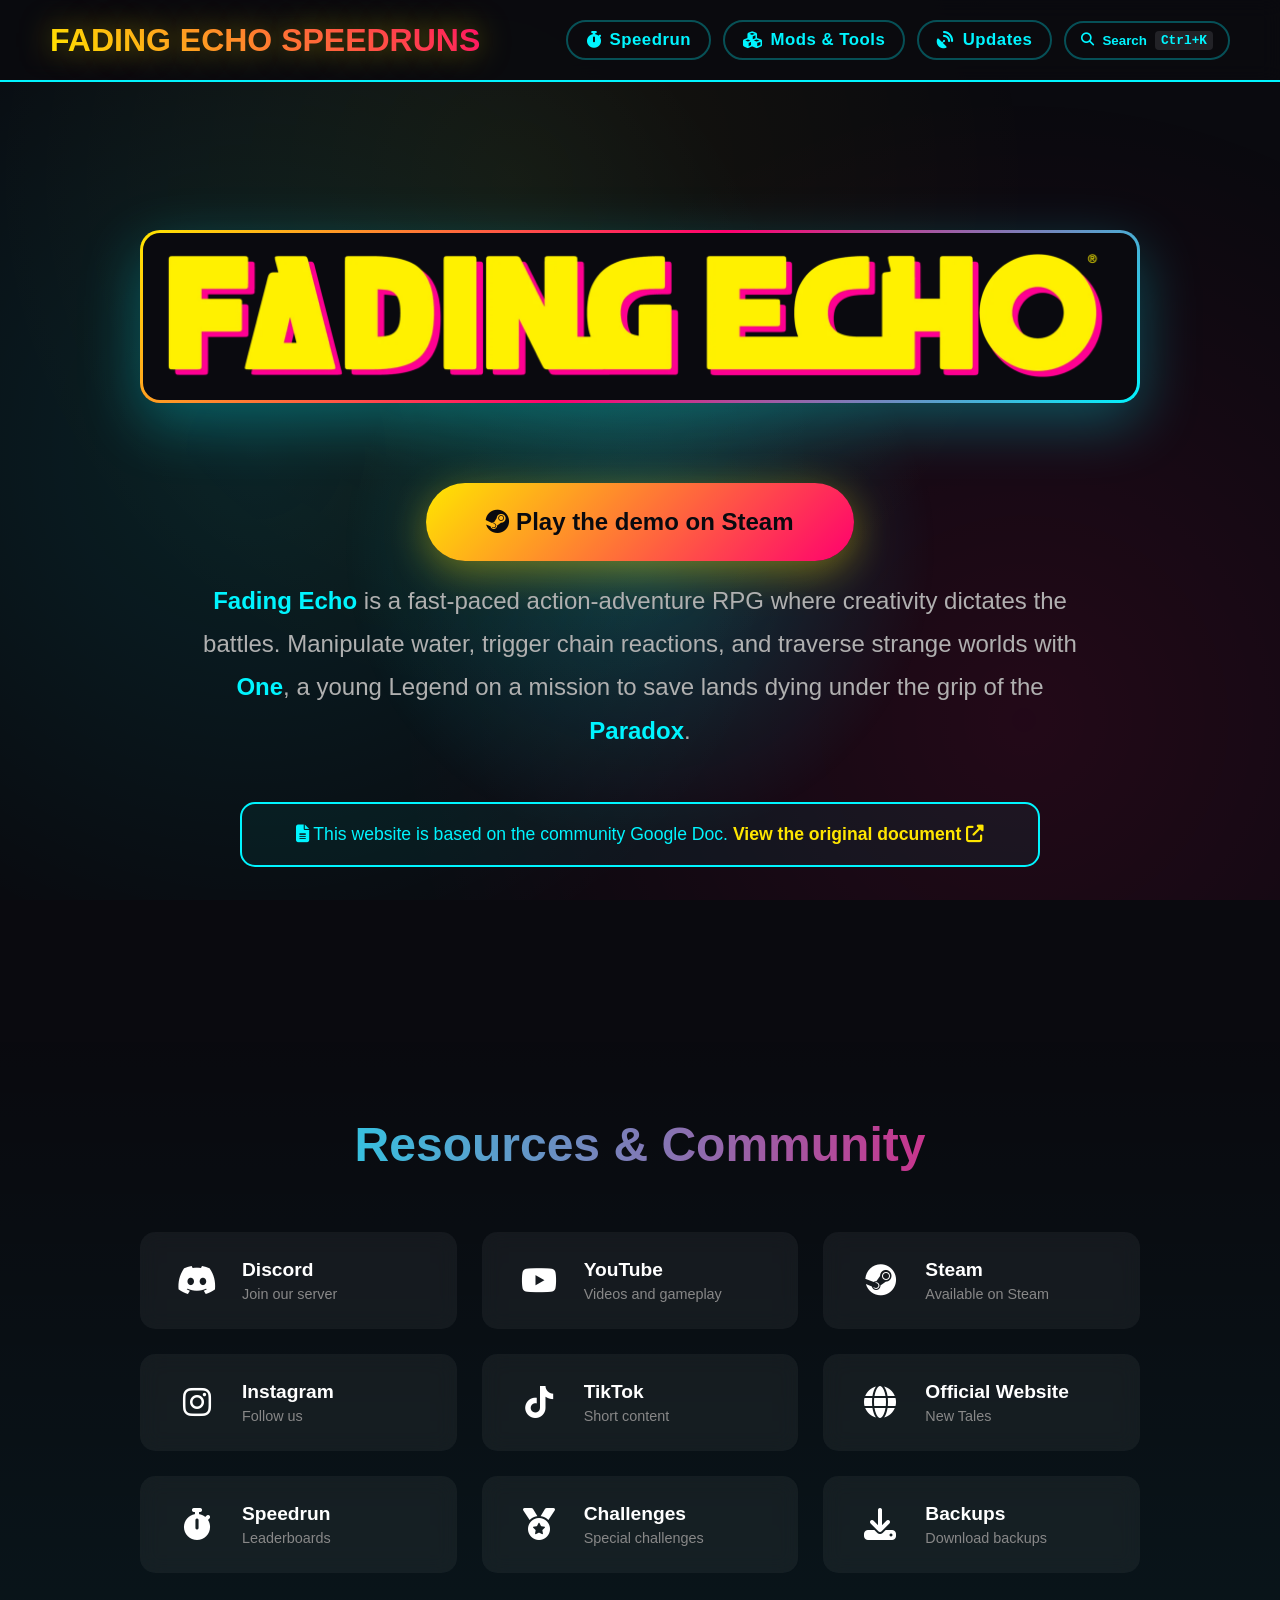
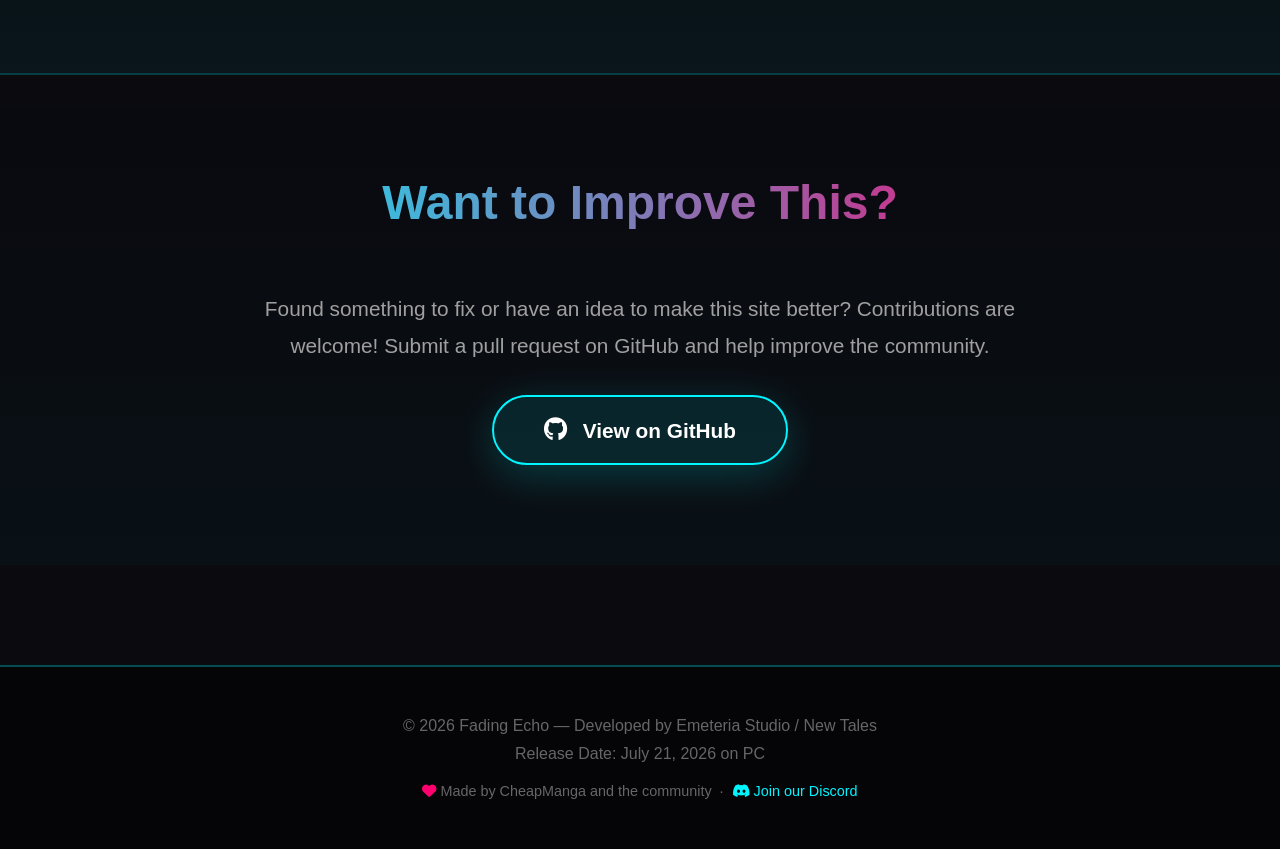
==== commit 8d4af040: "Tracker : page en anglais, "Updates" en nav, rafraichissement automatique Le site est en anglais, la" ====
--- a/index.html
+++ b/index.html
@@ -30,7 +30,7 @@
             <div class="nav-actions">
                 <a href="speedrun.html" class="nav-btn"><i class="fas fa-stopwatch"></i><span>Speedrun</span></a>
                 <a href="mods-tools.html" class="nav-btn"><i class="fas fa-cubes"></i><span>Mods &amp; Tools</span></a>
-                <a href="tracker.html" class="nav-btn"><i class="fas fa-satellite-dish"></i><span>Tracker</span></a>
+                <a href="tracker.html" class="nav-btn"><i class="fas fa-satellite-dish"></i><span>Updates</span></a>
                 <button class="search-trigger" id="searchTrigger">
                     <i class="fas fa-search"></i>
                     <span class="search-text">Search</span>
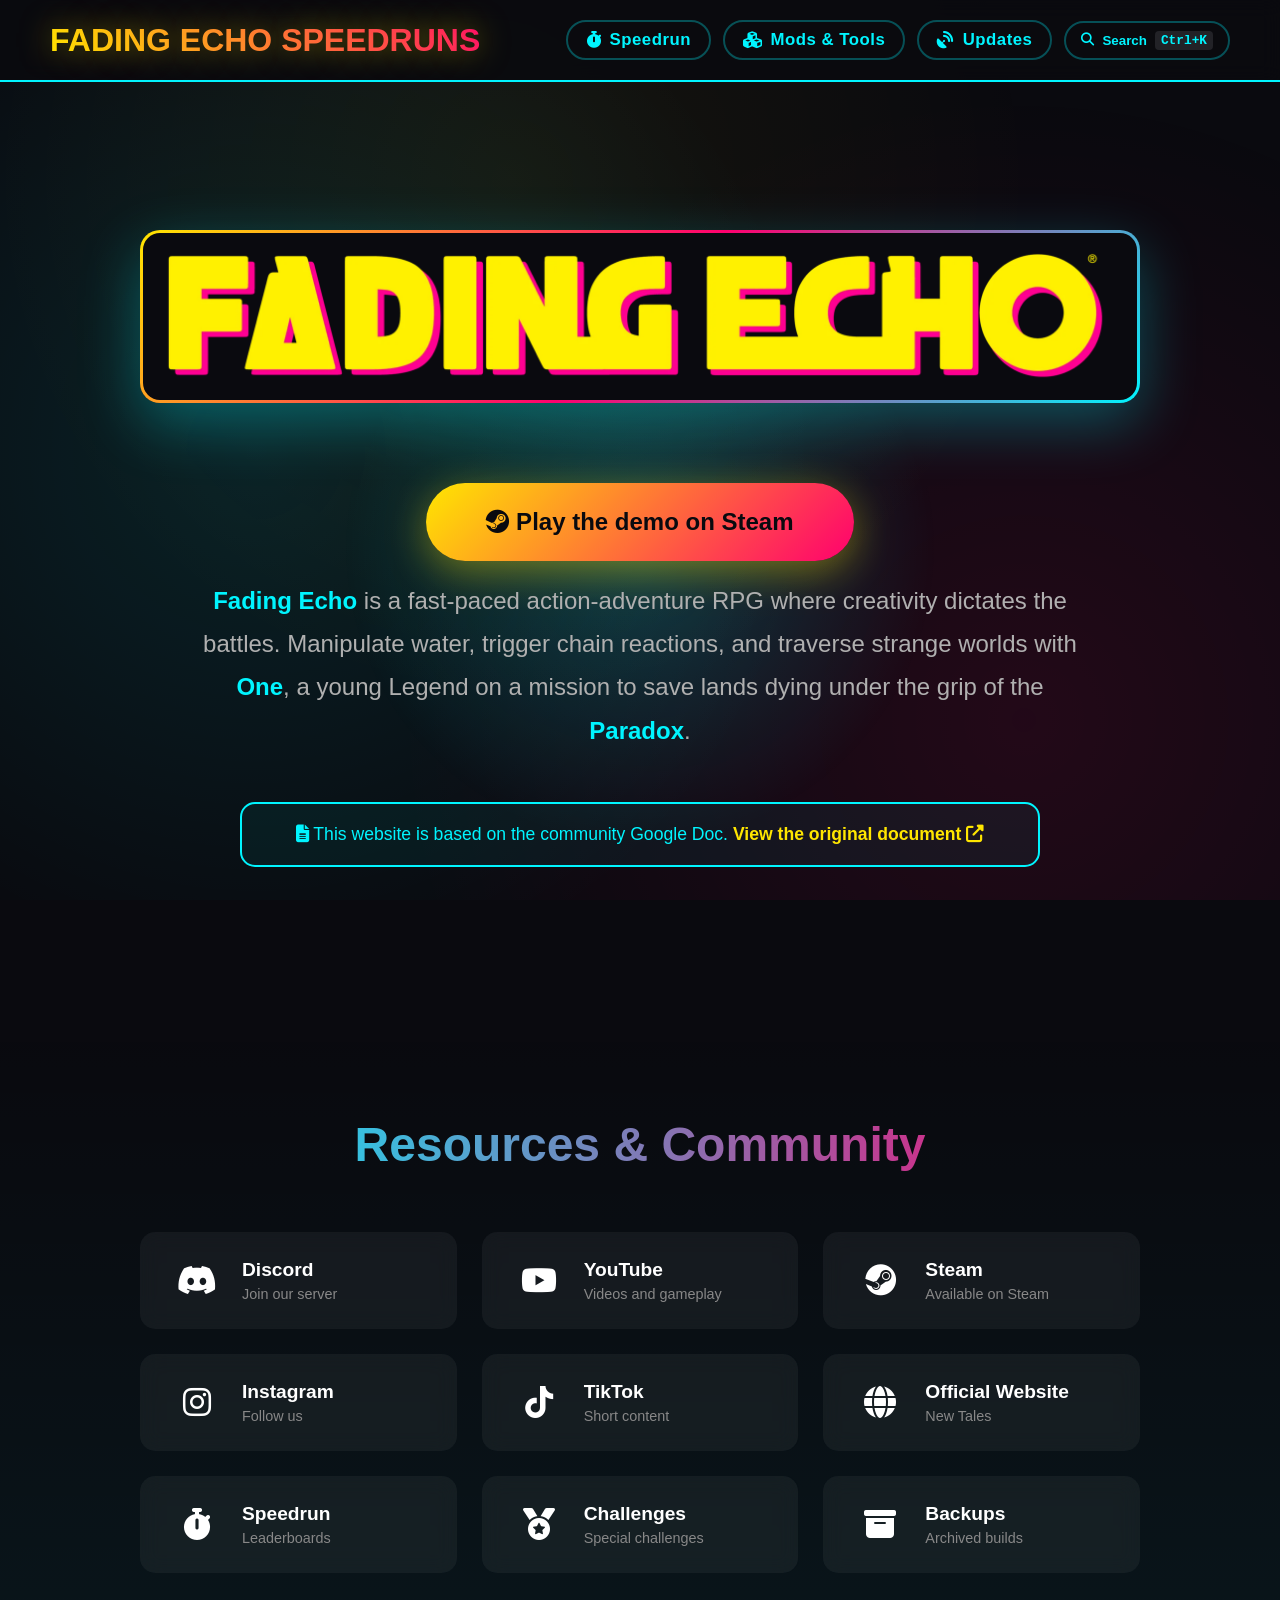
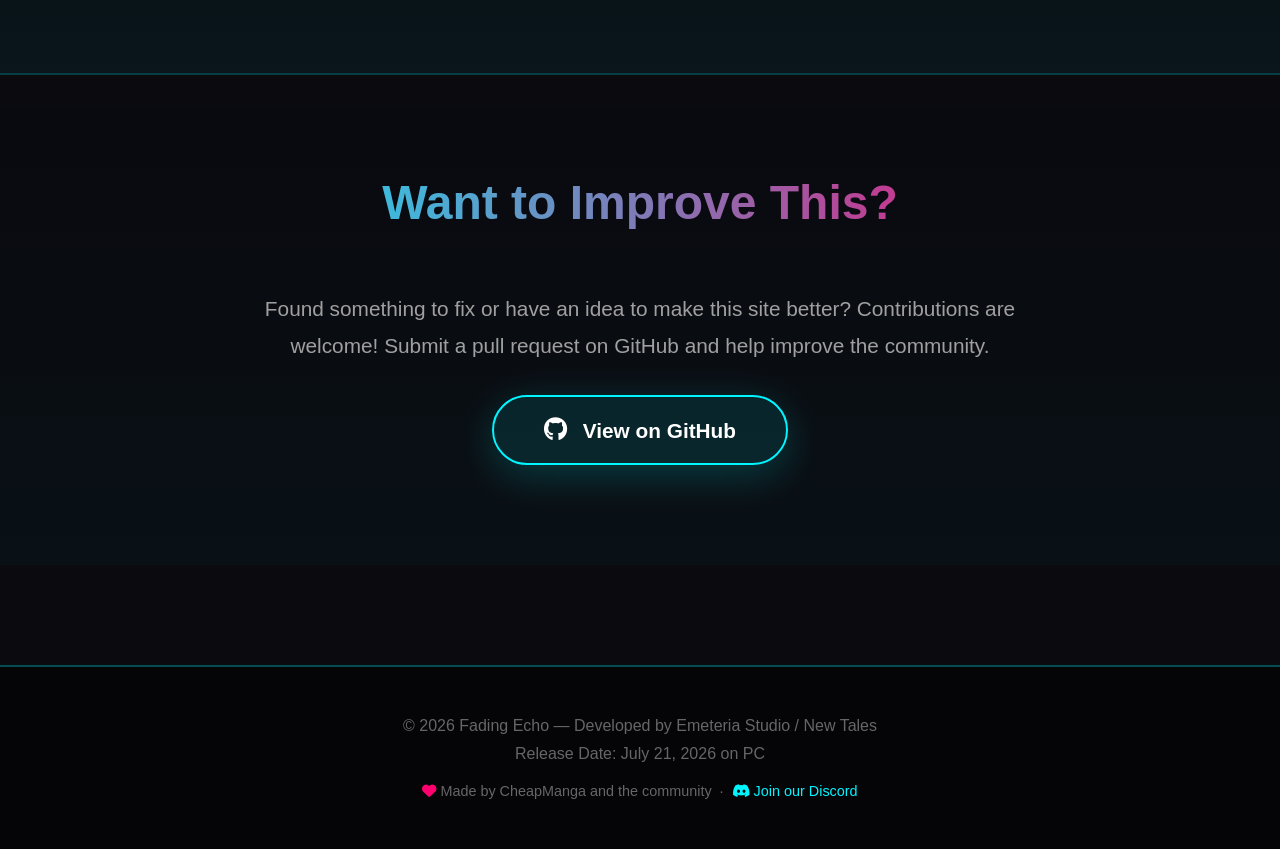
==== commit 16d6b334: "Backups : une page a nous, plutot qu'un lien mort vers gofile L'hebergeur a efface les fichiers : le" ====
--- a/index.html
+++ b/index.html
@@ -104,9 +104,9 @@
                     <i class="fas fa-medal"></i>
                     <div class="social-text"><h4>Challenges</h4><p>Special challenges</p></div>
                 </a>
-                <a href="https://gofile.io/d/CVESBa" target="_blank" rel="noopener noreferrer" class="social-link backups">
-                    <i class="fas fa-download"></i>
-                    <div class="social-text"><h4>Backups</h4><p>Download backups</p></div>
+                <a href="backups.html" class="social-link backups">
+                    <i class="fas fa-box-archive"></i>
+                    <div class="social-text"><h4>Backups</h4><p>Archived builds</p></div>
                 </a>
             </div>
         </div>
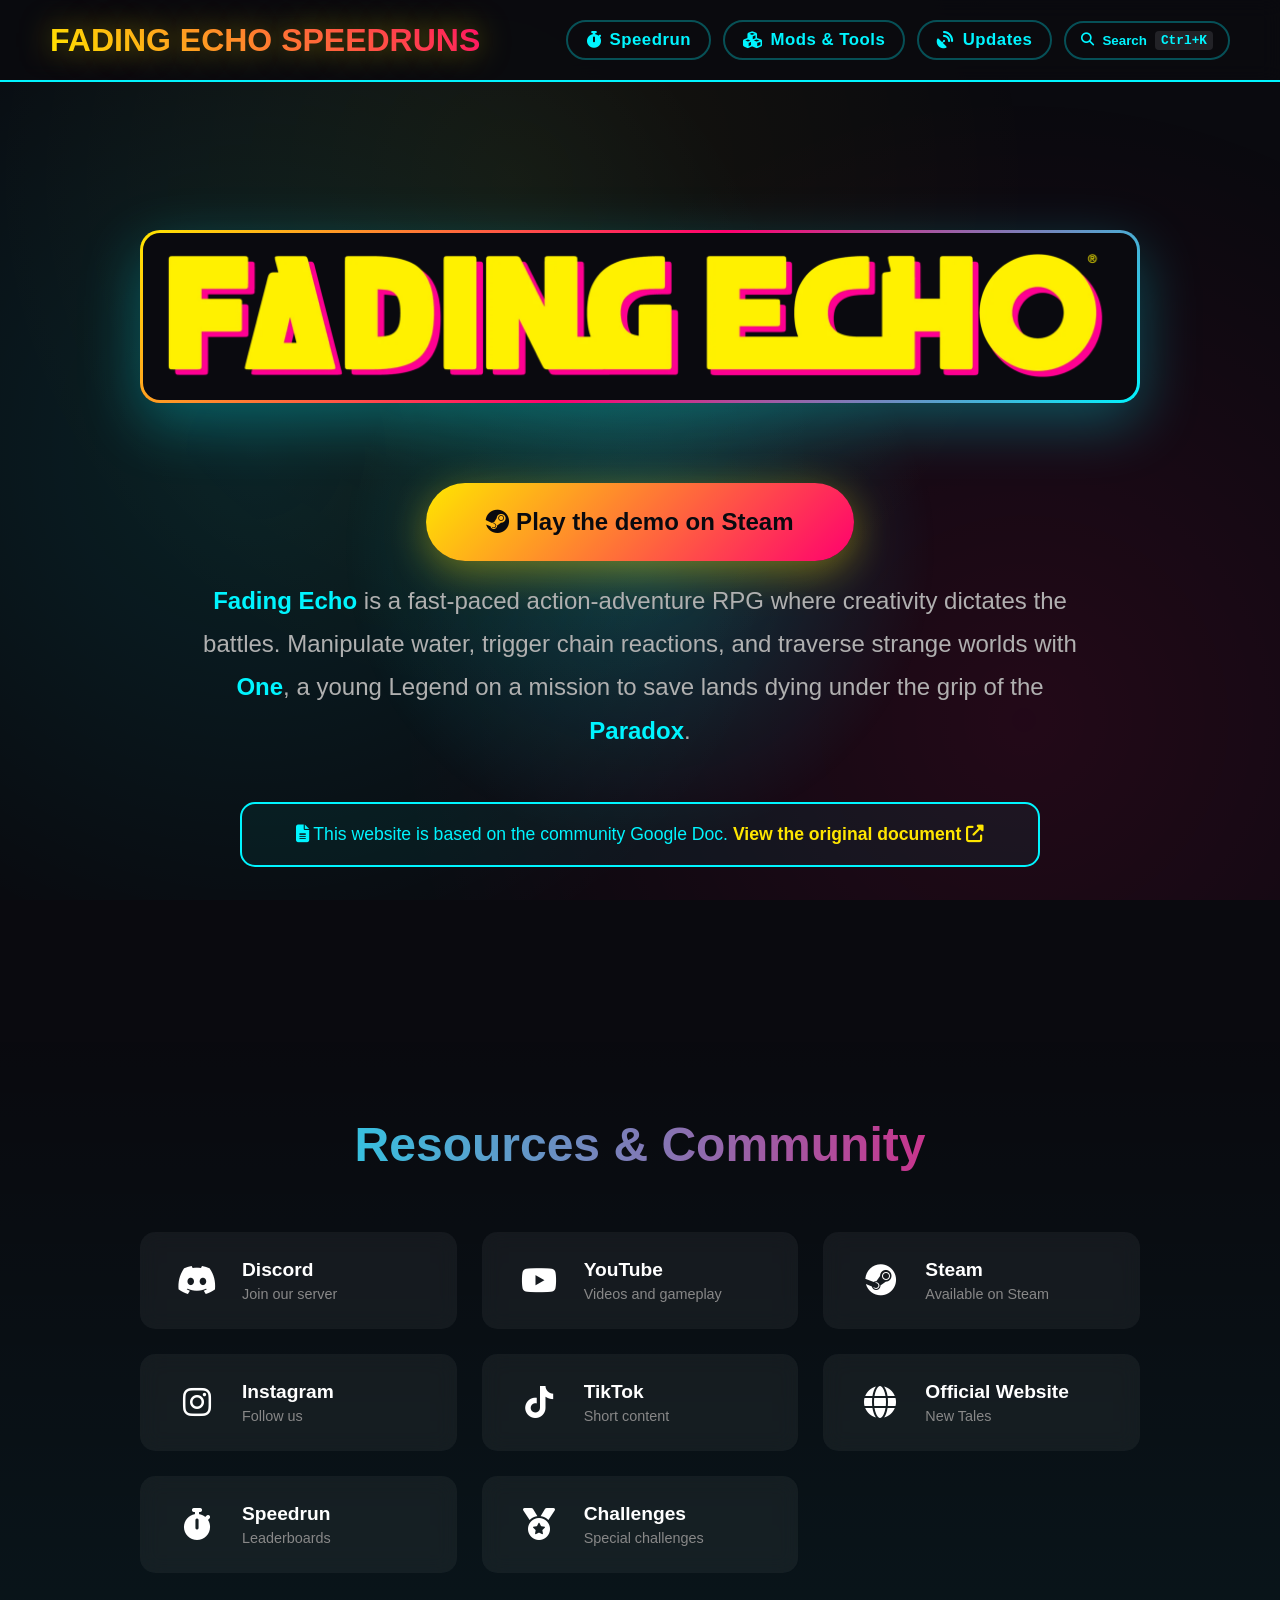
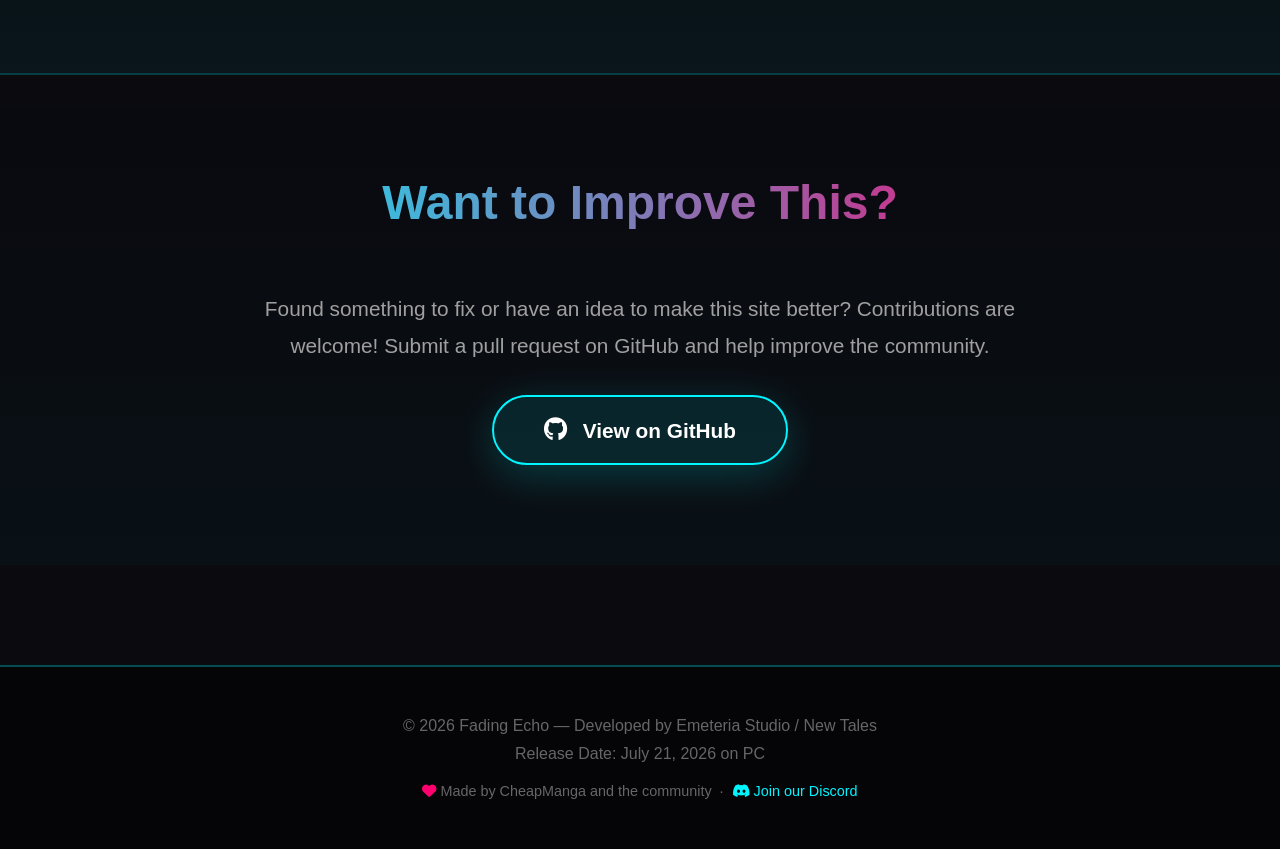
==== commit 8a982cd3: "Retirer la page backups a la demande du studio Le studio ne souhaite pas que les archives soient mis" ====
--- a/index.html
+++ b/index.html
@@ -104,10 +104,6 @@
                     <i class="fas fa-medal"></i>
                     <div class="social-text"><h4>Challenges</h4><p>Special challenges</p></div>
                 </a>
-                <a href="backups.html" class="social-link backups">
-                    <i class="fas fa-box-archive"></i>
-                    <div class="social-text"><h4>Backups</h4><p>Archived builds</p></div>
-                </a>
             </div>
         </div>
     </section>
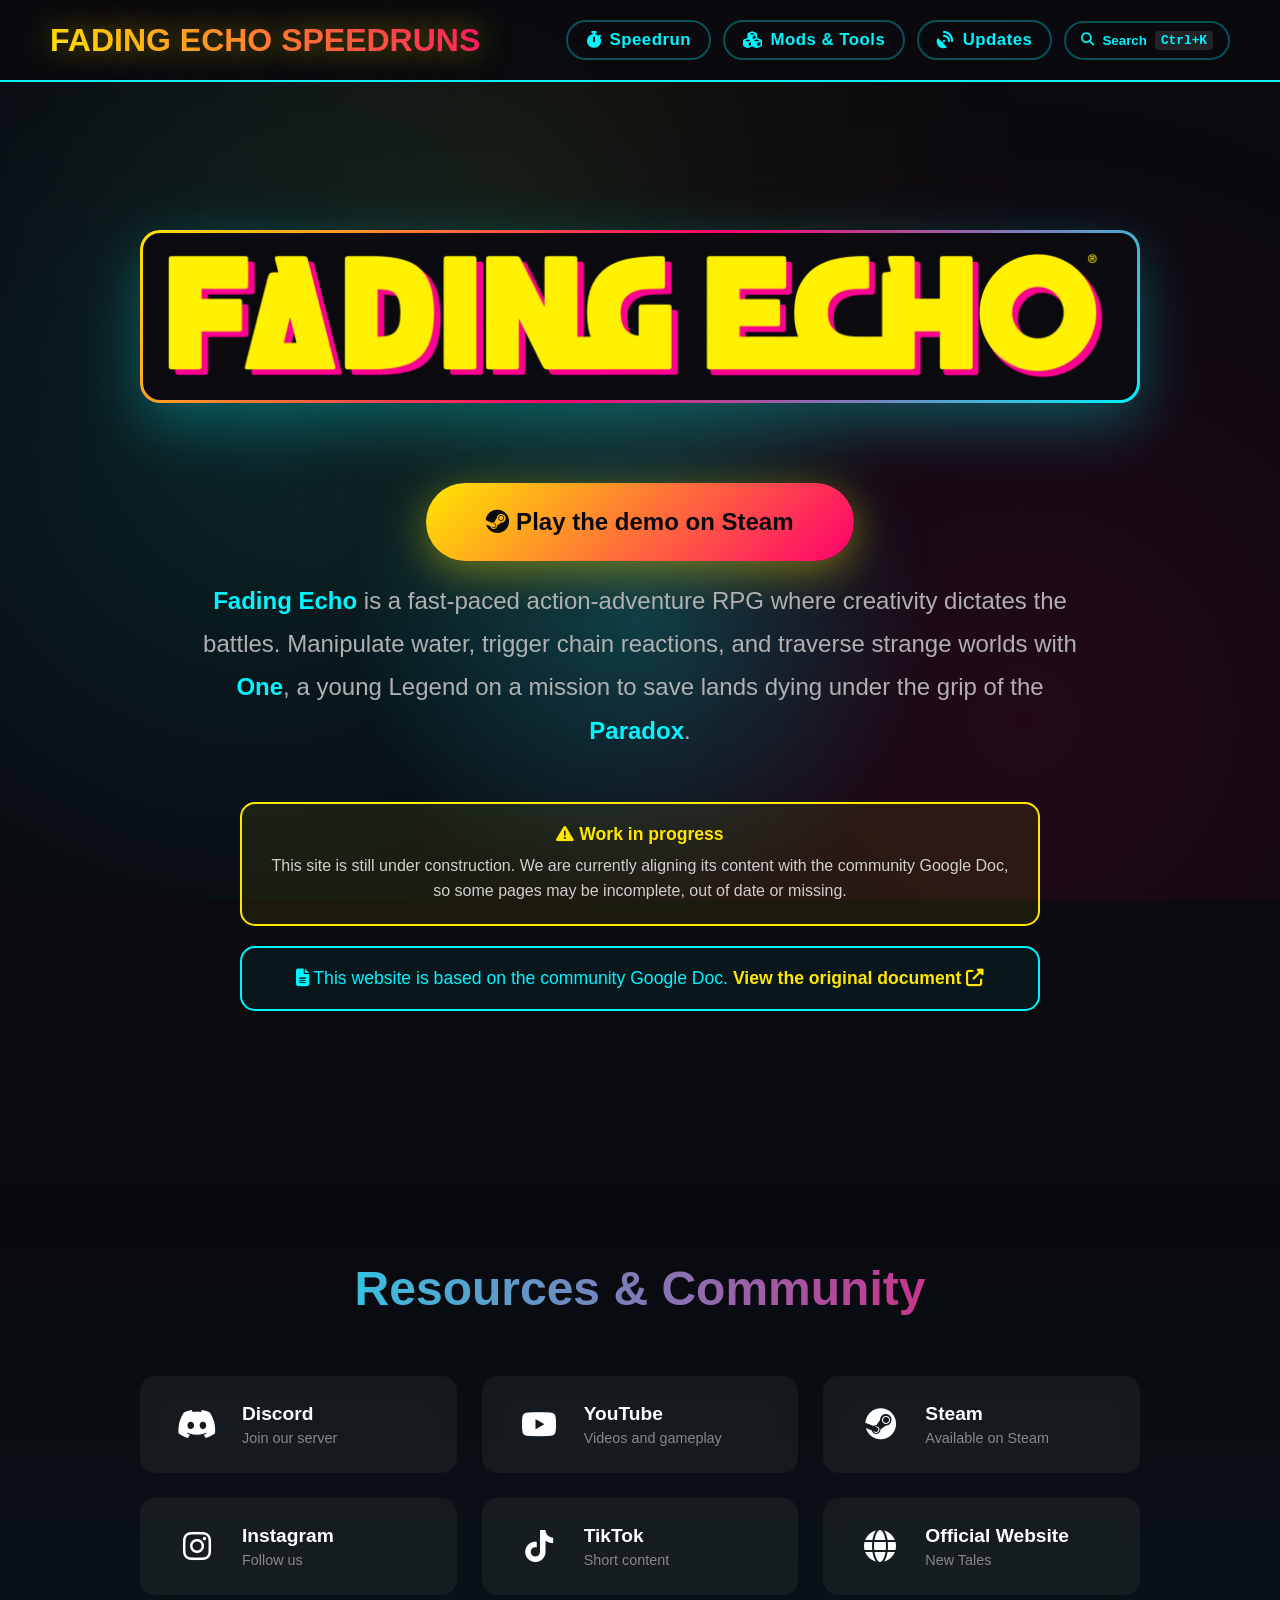
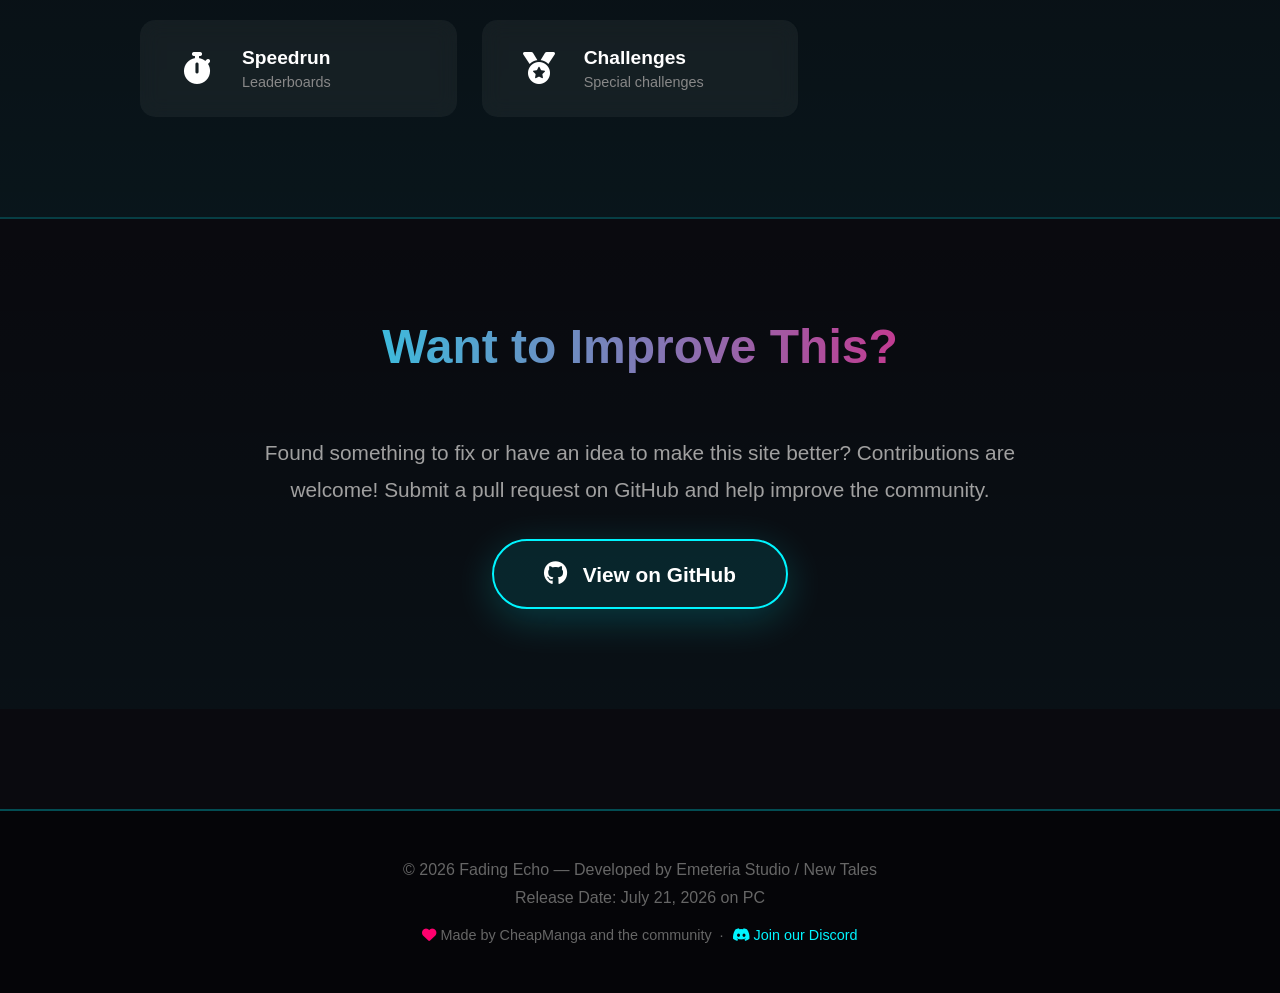
==== commit 71efd5fa: "Bandeau work in progress sur la page d'accueil Indique que le site est en construction et que le con" ====
--- a/index.html
+++ b/index.html
@@ -57,6 +57,15 @@
             Manipulate water, trigger chain reactions, and traverse strange worlds with <strong>One</strong>,
             a young Legend on a mission to save lands dying under the grip of the <strong>Paradox</strong>.
         </p>
+        <div style="background: rgba(255, 230, 0, 0.07); border: 2px solid var(--primary-yellow); border-radius: 15px; padding: 20px; max-width: 800px; margin: 0 auto 20px; text-align: center;">
+            <p style="color: var(--primary-yellow); font-size: 1.1rem; margin: 0; font-weight: 700;">
+                <i class="fas fa-triangle-exclamation"></i> Work in progress
+            </p>
+            <p style="color: #d0d0d0; font-size: 1rem; margin: 8px 0 0; line-height: 1.6;">
+                This site is still under construction. We are currently aligning its content with the community Google Doc,
+                so some pages may be incomplete, out of date or missing.
+            </p>
+        </div>
         <div style="background: rgba(0, 245, 255, 0.05); border: 2px solid var(--primary-cyan); border-radius: 15px; padding: 20px; max-width: 800px; margin: 0 auto 50px; text-align: center;">
             <p style="color: var(--primary-cyan); font-size: 1.1rem; margin: 0;">
                 <i class="fas fa-file-alt"></i> This website is based on the community Google Doc.
